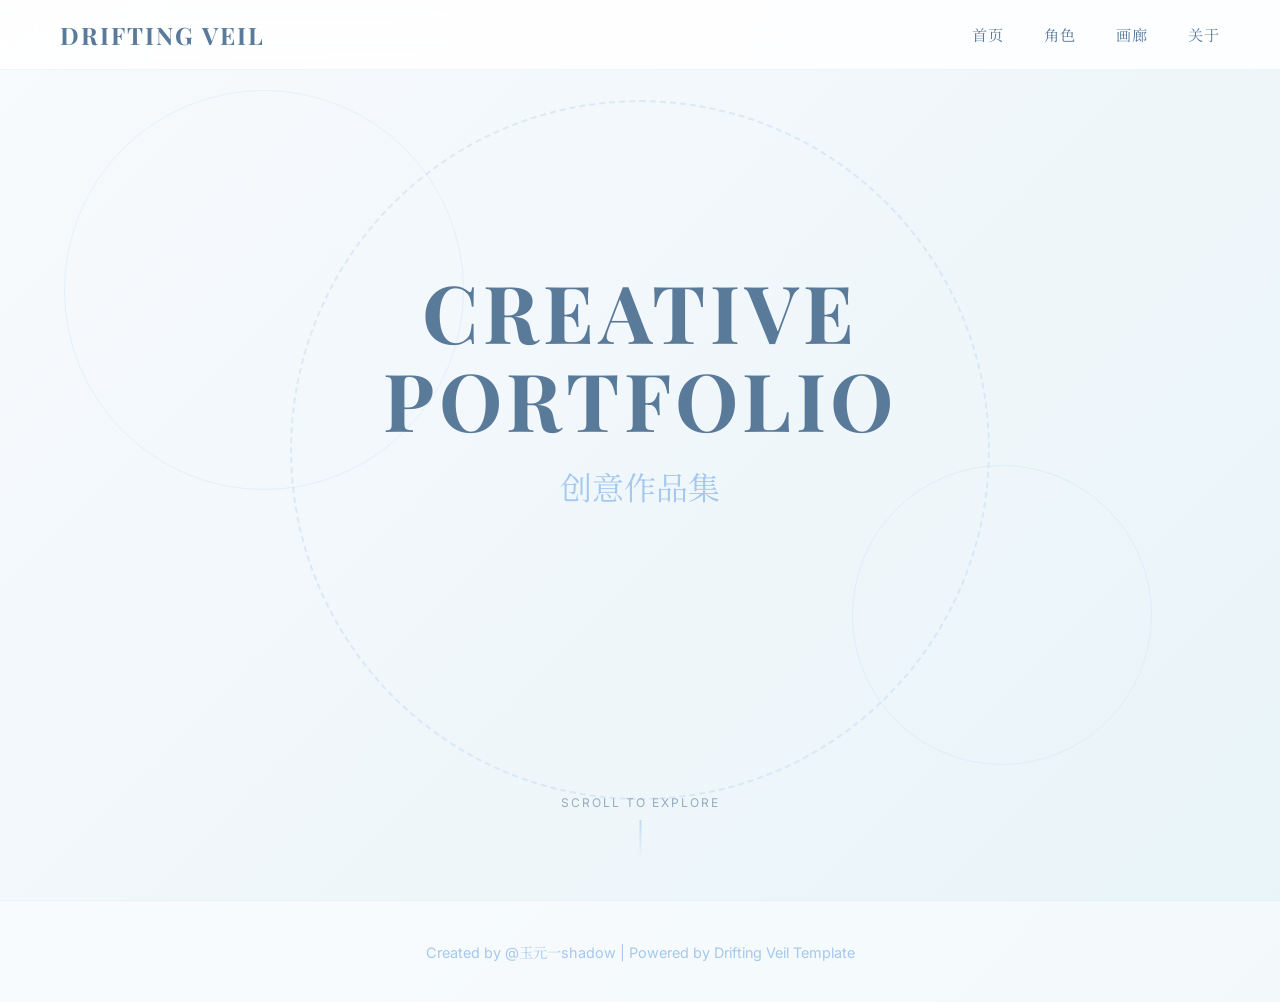
==== index.html @ 260c6a06 "Update index.html" ====
<!DOCTYPE html>
<html lang="zh-CN">
<head>
    <meta charset="UTF-8">
    <meta name="viewport" content="width=device-width, initial-scale=1.0">
    <title>Drifting Veil - 蓝色梦幻</title>
    
    <link rel="preconnect" href="https://fonts.googleapis.com">
    <link rel="preconnect" href="https://fonts.gstatic.com" crossorigin>
    <link href="https://fonts.googleapis.com/css2?family=Playfair+Display:ital,wght@0,400;0,700;1,400&family=Noto+Serif+SC:wght@400;700&family=Inter:wght@300;400;500&display=swap" rel="stylesheet">
    
    <script src="https://cdnjs.cloudflare.com/ajax/libs/gsap/3.12.2/gsap.min.js"></script>
    <script src="https://cdnjs.cloudflare.com/ajax/libs/gsap/3.12.2/ScrollTrigger.min.js"></script>

    <style>
        :root {
            --primary-blue: #A5C8ED;
            --secondary-blue: #D1E3F8;
            --bg-blue: #F8FAFD;
            --text-blue: #5A7A9A;
            --text-light: #7A9AB5;
        }

        * {
            margin: 0;
            padding: 0;
            box-sizing: border-box;
        }

        body {
            font-family: 'Inter', 'Noto Serif SC', sans-serif;
            background: linear-gradient(135deg, #F8FAFD 0%, #E8F4F8 100%);
            color: var(--text-blue);
            overflow-x: hidden;
        }

        /* ================= 开屏动画样式 ================= */
        .splash-wrapper {
            position: fixed;
            top: 0;
            left: 0;
            width: 100vw;
            height: 100vh;
            background: #FFFFFF;
            display: flex;
            align-items: center;
            justify-content: center;
            z-index: 9999;
            overflow: hidden;
        }

        .folder-icon {
            opacity: 0;
            transform: scale(0.8);
            animation: folderAppear 0.6s ease-out forwards;
        }

        @keyframes folderAppear {
            to {
                opacity: 1;
                transform: scale(1);
            }
        }

        .folder-icon svg {
            filter: drop-shadow(0 10px 30px rgba(165, 200, 237, 0.3));
        }

        .cursor-pointer {
            position: absolute;
            width: 24px;
            height: 24px;
            opacity: 0;
            transform: translate(-150px, -150px);
            animation: cursorMove 1.5s ease-in-out 0.8s forwards;
            filter: drop-shadow(0 2px 8px rgba(0, 0, 0, 0.15));
        }

        @keyframes cursorMove {
            0% {
                opacity: 0;
                transform: translate(-150px, -150px);
            }
            20% {
                opacity: 1;
            }
            60% {
                opacity: 1;
                transform: translate(0, 0);
            }
            70% {
                transform: translate(0, 0) scale(0.9);
            }
            80% {
                transform: translate(0, 0) scale(1);
            }
            100% {
                opacity: 0;
                transform: translate(0, 0);
            }
        }

        .splash-wrapper.expand .folder-icon {
            animation: folderExpand 0.8s ease-out forwards;
        }

        @keyframes folderExpand {
            0% {
                transform: scale(1);
                opacity: 1;
            }
            50% {
                transform: scale(1.5);
                opacity: 0.8;
            }
            100% {
                transform: scale(2);
                opacity: 0;
            }
        }

        .splash-wrapper.fade-out {
            animation: splashFadeOut 0.6s ease-out forwards;
        }

        @keyframes splashFadeOut {
            to {
                opacity: 0;
            }
        }

        /* ================= 主页面样式 ================= */
        .main-page {
            opacity: 0;
            transition: opacity 0.5s ease;
        }

        .main-page.show {
            opacity: 1;
        }

        /* 导航栏 */
        .navbar {
            position: fixed;
            top: 0;
            left: 0;
            right: 0;
            height: 70px;
            background: rgba(255, 255, 255, 0.85);
            backdrop-filter: blur(20px);
            -webkit-backdrop-filter: blur(20px);
            border-bottom: 1px solid rgba(165, 200, 237, 0.2);
            z-index: 1000;
            display: flex;
            align-items: center;
            justify-content: space-between;
            padding: 0 60px;
        }

        .logo {
            font-family: 'Playfair Display', serif;
            font-size: 1.5rem;
            font-weight: 700;
            color: var(--text-blue);
            letter-spacing: 2px;
        }

        .nav-links {
            display: flex;
            gap: 40px;
            list-style: none;
        }

        .nav-links a {
            text-decoration: none;
            color: var(--text-blue);
            font-size: 0.95rem;
            font-weight: 400;
            letter-spacing: 1px;
            transition: color 0.3s ease;
            position: relative;
        }

        .nav-links a::after {
            content: '';
            position: absolute;
            bottom: -5px;
            left: 0;
            width: 0;
            height: 2px;
            background: var(--primary-blue);
            transition: width 0.3s ease;
        }

        .nav-links a:hover {
            color: var(--primary-blue);
        }

        .nav-links a:hover::after {
            width: 100%;
        }

        /* 主英雄区 */
        .hero-section {
            position: relative;
            height: 100vh;
            display: flex;
            align-items: center;
            justify-content: center;
            overflow: hidden;
        }

        /* 背景图层 */
        .hero-background {
            position: absolute;
            top: 0;
            left: 0;
            width: 100%;
            height: 100%;
            z-index: 0;
        }

        .hero-background img {
            width: 100%;
            height: 100%;
            object-fit: cover;
            opacity: 0.15;
            filter: blur(2px);
        }

        /* 装饰背景 */
        .deco-background {
            position: absolute;
            top: 0;
            left: 0;
            width: 100%;
            height: 100%;
            z-index: 1;
            pointer-events: none;
        }

        .deco-circle {
            position: absolute;
            border-radius: 50%;
            border: 1px solid rgba(165, 200, 237, 0.2);
        }

        .circle-1 {
            width: 400px;
            height: 400px;
            top: 10%;
            left: 5%;
        }

        .circle-2 {
            width: 300px;
            height: 300px;
            bottom: 15%;
            right: 10%;
        }

        /* 中心内容 */
        .hero-content {
            position: relative;
            z-index: 10;
            text-align: center;
            max-width: 900px;
            padding: 0 40px;
        }

        .hero-title {
            font-family: 'Playfair Display', serif;
            font-size: 5rem;
            font-weight: 700;
            color: var(--text-blue);
            margin-bottom: 20px;
            letter-spacing: 5px;
            line-height: 1.1;
        }

        .hero-subtitle {
            font-family: 'Noto Serif SC', serif;
            font-size: 2rem;
            color: var(--primary-blue);
            margin-bottom: 60px;
            font-weight: 400;
        }

        /* 环绕标签系统 - 修复版 */
        .tags-orbit {
            position: absolute;
            top: 50%;
            left: 50%;
            width: 700px;
            height: 700px;
            margin-left: -350px;
            margin-top: -350px;
            z-index: 5;
            pointer-events: none;
        }

        .orbit-path {
            position: absolute;
            top: 0;
            left: 0;
            width: 100%;
            height: 100%;
            border: 2px dashed rgba(165, 200, 237, 0.3);
            border-radius: 50%;
            animation: rotate 80s linear infinite;
        }

        @keyframes rotate {
            from { transform: rotate(0deg); }
            to { transform: rotate(360deg); }
        }

        .tags-container {
            position: relative;
            width: 100%;
            height: 100%;
        }

        .tag-item {
            position: absolute;
            background: rgba(255, 255, 255, 0.95);
            backdrop-filter: blur(10px);
            -webkit-backdrop-filter: blur(10px);
            padding: 12px 24px;
            border-radius: 50px;
            font-size: 0.9rem;
            font-weight: 500;
            color: var(--text-blue);
            cursor: pointer;
            transition: all 0.4s ease;
            box-shadow: 0 5px 20px rgba(165, 200, 237, 0.2);
            white-space: nowrap;
            border: 1px solid rgba(165, 200, 237, 0.3);
            pointer-events: auto;
            transform: translate(-50%, -50%);
        }

        .tag-item:hover {
            background: linear-gradient(135deg, var(--primary-blue), var(--secondary-blue));
            color: white;
            transform: translate(-50%, -50%) scale(1.15);
            box-shadow: 0 10px 30px rgba(165, 200, 237, 0.4);
            z-index: 100;
        }

        .tag-item:hover .tag-full {
            opacity: 1;
            max-height: 100px;
            margin-top: 8px;
        }

        .tag-short {
            display: block;
            letter-spacing: 1px;
        }

        .tag-full {
            display: block;
            font-size: 0.75rem;
            opacity: 0;
            max-height: 0;
            overflow: hidden;
            transition: all 0.4s ease;
            margin-top: 0;
            font-weight: 400;
        }

        /* CTA 按钮 */
        .cta-button {
            display: inline-block;
            padding: 18px 50px;
            background: linear-gradient(135deg, var(--primary-blue) 0%, var(--secondary-blue) 100%);
            color: white;
            text-decoration: none;
            border-radius: 50px;
            font-size: 1.05rem;
            font-weight: 500;
            letter-spacing: 2px;
            transition: all 0.4s ease;
            box-shadow: 0 15px 35px rgba(165, 200, 237, 0.3);
            position: relative;
            overflow: hidden;
        }

        .cta-button::before {
            content: '';
            position: absolute;
            top: 0;
            left: -100%;
            width: 100%;
            height: 100%;
            background: linear-gradient(90deg, transparent, rgba(255,255,255,0.3), transparent);
            transition: left 0.5s ease;
        }

        .cta-button:hover::before {
            left: 100%;
        }

        .cta-button:hover {
            transform: translateY(-3px);
            box-shadow: 0 20px 45px rgba(165, 200, 237, 0.5);
        }

        /* 滚动提示 */
        .scroll-hint {
            position: absolute;
            bottom: 40px;
            left: 50%;
            transform: translateX(-50%);
            z-index: 10;
            text-align: center;
            opacity: 0.6;
        }

        .scroll-hint-text {
            font-size: 0.75rem;
            letter-spacing: 2px;
            color: var(--text-blue);
            margin-bottom: 10px;
        }

        .scroll-arrow {
            width: 2px;
            height: 40px;
            background: linear-gradient(to bottom, var(--primary-blue), transparent);
            margin: 0 auto;
            animation: scrollDown 2s ease-in-out infinite;
        }

        @keyframes scrollDown {
            0%, 100% { transform: translateY(0); opacity: 0.6; }
            50% { transform: translateY(10px); opacity: 1; }
        }

        /* 页脚 */
        footer {
            padding: 40px;
            text-align: center;
            color: var(--primary-blue);
            font-size: 0.9rem;
            border-top: 1px solid rgba(165, 200, 237, 0.2);
            background: rgba(255, 255, 255, 0.5);
        }

        /* 移动端适配 */
        @media (max-width: 768px) {
            .navbar {
                padding: 0 20px;
            }

            .nav-links {
                gap: 20px;
                font-size: 0.85rem;
            }

            .hero-title {
                font-size: 3rem;
            }

            .hero-subtitle {
                font-size: 1.5rem;
            }

            .tags-orbit {
                width: 500px;
                height: 500px;
                margin-left: -250px;
                margin-top: -250px;
            }

            .tag-item {
                font-size: 0.8rem;
                padding: 10px 18px;
            }
        }
    </style>
</head>
<body>
    <!-- ================= 开屏动画 ================= -->
    <div class="splash-wrapper" id="splashWrapper">
        <div class="folder-icon">
            <svg width="120" height="120" viewBox="0 0 120 120" fill="none">
                <path d="M20 30C20 25.5817 23.5817 22 28 22H48L56 30H92C96.4183 30 100 33.5817 100 38V90C100 94.4183 96.4183 98 92 98H28C23.5817 98 20 94.4183 20 90V30Z" 
                      fill="#A5C8ED" stroke="#A5C8ED" stroke-width="2"/>
            </svg>
        </div>
        
        <div class="cursor-pointer">
            <svg width="24" height="24" viewBox="0 0 24 24" fill="none">
                <path d="M3 3L10.07 19.97L12.58 12.58L19.97 10.07L3 3Z" 
                      fill="#5A7A9A" stroke="#5A7A9A" stroke-width="1.5"/>
            </svg>
        </div>
    </div>

    <!-- ================= 主页面 ================= -->
    <div class="main-page" id="mainPage">
        <nav class="navbar">
            <div class="logo">DRIFTING VEIL</div>
            <ul class="nav-links">
                <li><a href="index.html">首页</a></li>
                <li><a href="characters.html">角色</a></li>
                <li><a href="#gallery">画廊</a></li>
                <li><a href="#about">关于</a></li>
            </ul>
        </nav>

        <section class="hero-section">
            <div class="hero-background">
                <img src="" alt="Background" id="heroBackgroundImg" style="display: none;">
            </div>

            <div class="deco-background">
                <div class="deco-circle circle-1"></div>
                <div class="deco-circle circle-2"></div>
            </div>

            <div class="tags-orbit">
                <div class="orbit-path"></div>
                <div class="tags-container" id="tagsContainer"></div>
            </div>

            <div class="hero-content">
                <h1 class="hero-title" id="heroTitle">CREATIVE PORTFOLIO</h1>
                <h2 class="hero-subtitle" id="heroSubtitle">创意作品集</h2>
                <a href="characters.html" class="cta-button">探索角色</a>
            </div>

            <div class="scroll-hint">
                <div class="scroll-hint-text">SCROLL TO EXPLORE</div>
                <div class="scroll-arrow"></div>
            </div>
        </section>

        <footer>
            <p>Created by @玉元一shadow | Powered by Drifting Veil Template</p>
        </footer>
    </div>

    <script>
        window.PROFILE_DATA = {
            welcome: {
                line1: "CREATIVE PORTFOLIO",
                line2: "创意作品集"
            },
            heroBackground: "",
            tags: [
                { short: "UI/UX", full: "专注用户体验与界面美学设计" },
                { short: "插画", full: "手绘与数字插画创作" },
                { short: "角色设计", full: "原创角色概念与视觉开发" },
                { short: "动画", full: "2D/3D 动画制作与特效" },
                { short: "品牌设计", full: "视觉识别系统与品牌策略" },
                { short: "摄影", full: "商业摄影与艺术摄影" },
                { short: "平面设计", full: "海报、包装与印刷品设计" },
                { short: "网页开发", full: "前端开发与交互设计" }
            ]
        };
    </script>
    <script src="data/profile.js"></script>

    <script>
        const splashWrapper = document.getElementById('splashWrapper');
        const mainPage = document.getElementById('mainPage');

        setTimeout(() => splashWrapper.classList.add('expand'), 2300);
        setTimeout(() => splashWrapper.classList.add('fade-out'), 3100);
        setTimeout(() => {
            splashWrapper.remove();
            mainPage.classList.add('show');
            initMainPage();
        }, 3700);

        function initMainPage() {
            const profileData = window.PROFILE_DATA;
            
            document.getElementById('heroTitle').textContent = profileData.welcome.line1;
            document.getElementById('heroSubtitle').textContent = profileData.welcome.line2;
            
            const bgImg = document.getElementById('heroBackgroundImg');
            if (profileData.heroBackground) {
                bgImg.src = profileData.heroBackground;
                bgImg.style.display = 'block';
            }

            const tags = profileData.tags;
            const tagsContainer = document.getElementById('tagsContainer');
            const orbitRadius = 350;

            tags.forEach((tag, index) => {
                const tagElement = document.createElement('div');
                tagElement.className = 'tag-item';
                
                const angle = (index / tags.length) * Math.PI * 2 - Math.PI / 2;
                const x = 350 + Math.cos(angle) * orbitRadius;
                const y = 350 + Math.sin(angle) * orbitRadius;
                
                tagElement.style.left = x + 'px';
                tagElement.style.top = y + 'px';
                
                tagElement.innerHTML = `
                    <span class="tag-short">${tag.short}</span>
                    <span class="tag-full">${tag.full}</span>
                `;
                
                tagsContainer.appendChild(tagElement);
            });

            document.addEventListener('mousemove', (e) => {
                const xNormal = (e.clientX / window.innerWidth) - 0.5;
                const yNormal = (e.clientY / window.innerHeight) - 0.5;
                
                gsap.to('.hero-title', {
                    x: xNormal * 30,
                    y: yNormal * 30,
                    duration: 1,
                    ease: "power2.out"
                });
                
                gsap.to('.hero-subtitle', {
                    x: xNormal * 20,
                    y: yNormal * 20,
                    duration: 1.2,
                    ease: "power2.out"
                });
                
                gsap.to('.tags-orbit', {
                    x: xNormal * -15,
                    y: yNormal * -15,
                    duration: 1.5,
                    ease: "power2.out"
                });
            });

            gsap.from('.hero-title', {
                opacity: 0,
                y: -50,
                duration: 1.2,
                ease: "power3.out",
                delay: 0.3
            });
            
            gsap.from('.hero-subtitle', {
                opacity: 0,
                y: -30,
                duration: 1.2,
                ease: "power3.out",
                delay: 0.6
            });
            
            gsap.from('.cta-button', {
                opacity: 0,
                scale: 0.8,
                duration: 0.8,
                ease: "back.out(1.7)",
                delay: 0.9
            });
            
            gsap.from('.tag-item', {
                opacity: 0,
                scale: 0,
                duration: 0.6,
                stagger: 0.1,
                ease: "back.out(1.7)",
                delay: 1.2
            });
        }
    </script>
</body>
</html>
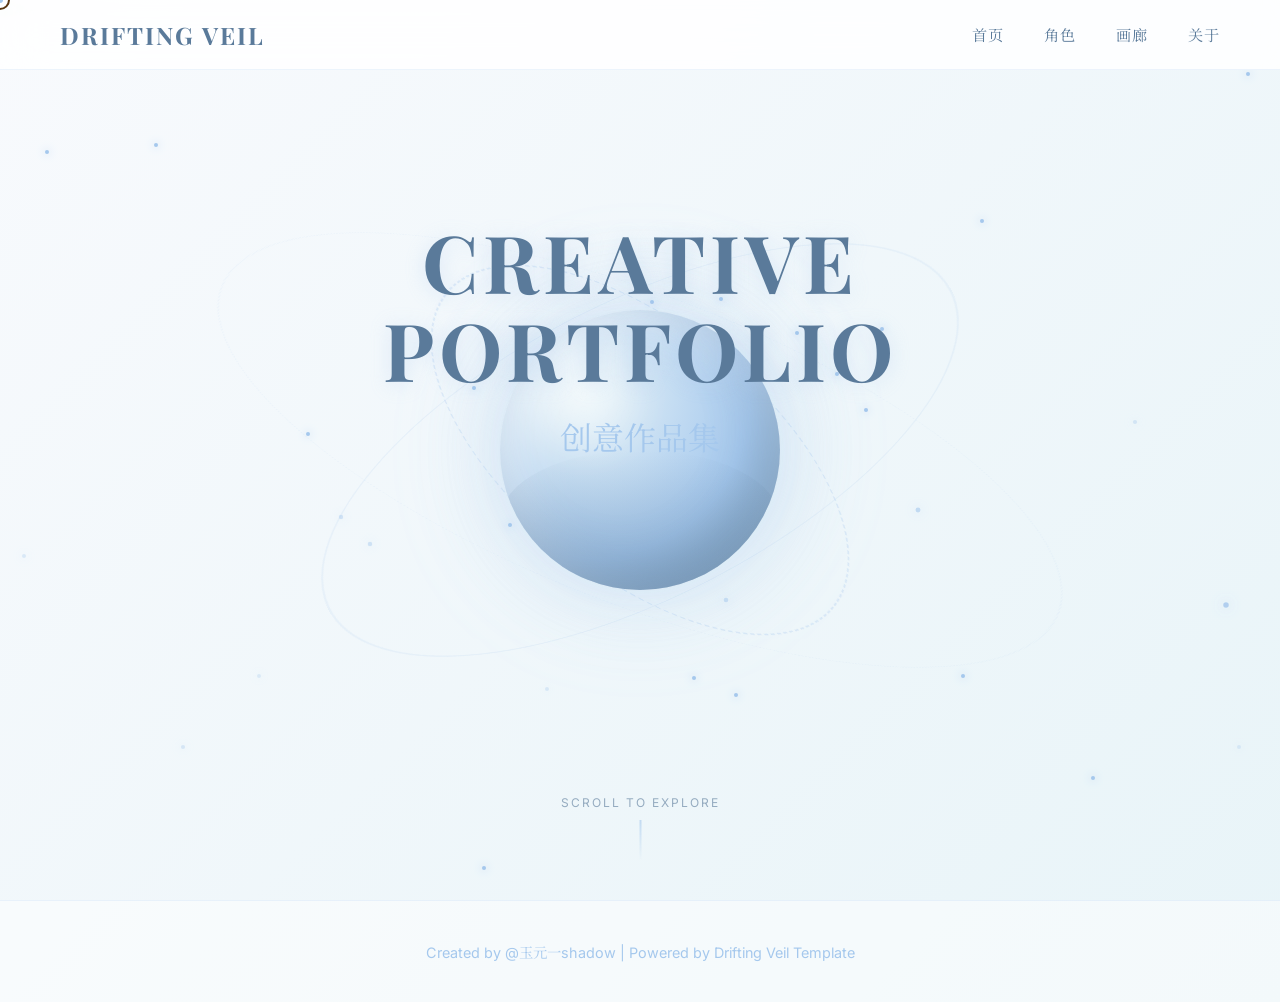
==== commit 81063865: "Update index.html" ====
--- a/index.html
+++ b/index.html
@@ -32,6 +32,35 @@
             background: linear-gradient(135deg, #F8FAFD 0%, #E8F4F8 100%);
             color: var(--text-blue);
             overflow-x: hidden;
+            cursor: none;
+        }
+
+        /* ================= 自定义光标 ================= */
+        .custom-cursor {
+            position: fixed;
+            width: 20px;
+            height: 20px;
+            border: 2px solid var(--primary-blue);
+            border-radius: 50%;
+            pointer-events: none;
+            z-index: 10000;
+            transition: transform 0.15s ease;
+            mix-blend-mode: difference;
+        }
+
+        .cursor-dot {
+            position: fixed;
+            width: 6px;
+            height: 6px;
+            background: var(--primary-blue);
+            border-radius: 50%;
+            pointer-events: none;
+            z-index: 10001;
+        }
+
+        .custom-cursor.hover {
+            transform: scale(2);
+            background: rgba(165, 200, 237, 0.1);
         }
 
         /* ================= 开屏动画样式 ================= */
@@ -228,8 +257,8 @@
             filter: blur(2px);
         }
 
-        /* 装饰背景 */
-        .deco-background {
+        /* 漂浮星星 */
+        .stars-container {
             position: absolute;
             top: 0;
             left: 0;
@@ -239,54 +268,139 @@
             pointer-events: none;
         }
 
-        .deco-circle {
-            position: absolute;
+        .star {
+            position: absolute;
+            width: 4px;
+            height: 4px;
+            background: var(--primary-blue);
             border-radius: 50%;
-            border: 1px solid rgba(165, 200, 237, 0.2);
-        }
-
-        .circle-1 {
-            width: 400px;
-            height: 400px;
+            box-shadow: 0 0 10px var(--primary-blue);
+            animation: twinkle 3s ease-in-out infinite;
+        }
+
+        @keyframes twinkle {
+            0%, 100% { opacity: 0.3; transform: scale(1); }
+            50% { opacity: 1; transform: scale(1.5); }
+        }
+
+        /* 中心圆球（行星） */
+        .center-planet {
+            position: absolute;
+            top: 50%;
+            left: 50%;
+            width: 280px;
+            height: 280px;
+            margin-left: -140px;
+            margin-top: -140px;
+            z-index: 5;
+            transform-style: preserve-3d;
+            perspective: 1000px;
+        }
+
+        .planet-sphere {
+            width: 100%;
+            height: 100%;
+            border-radius: 50%;
+            background: radial-gradient(circle at 30% 30%, #E8F4F8, #A5C8ED 60%, #7A9AB5);
+            box-shadow: 
+                inset -20px -20px 50px rgba(90, 122, 154, 0.3),
+                inset 20px 20px 50px rgba(255, 255, 255, 0.5),
+                0 0 80px rgba(165, 200, 237, 0.4),
+                0 0 120px rgba(165, 200, 237, 0.2);
+            position: relative;
+            overflow: hidden;
+            animation: planetRotate 20s linear infinite;
+        }
+
+        @keyframes planetRotate {
+            from { transform: rotate(0deg); }
+            to { transform: rotate(360deg); }
+        }
+
+        .planet-sphere::before {
+            content: '';
+            position: absolute;
             top: 10%;
-            left: 5%;
-        }
-
-        .circle-2 {
-            width: 300px;
-            height: 300px;
-            bottom: 15%;
-            right: 10%;
-        }
-
-        /* 中心内容 */
-        .hero-content {
-            position: relative;
-            z-index: 10;
-            text-align: center;
-            max-width: 900px;
-            padding: 0 40px;
-        }
-
-        .hero-title {
-            font-family: 'Playfair Display', serif;
-            font-size: 5rem;
-            font-weight: 700;
-            color: var(--text-blue);
-            margin-bottom: 20px;
-            letter-spacing: 5px;
-            line-height: 1.1;
-        }
-
-        .hero-subtitle {
-            font-family: 'Noto Serif SC', serif;
-            font-size: 2rem;
-            color: var(--primary-blue);
-            margin-bottom: 60px;
-            font-weight: 400;
-        }
-
-        /* 环绕标签系统 - 修复版 */
+            left: 10%;
+            width: 40%;
+            height: 40%;
+            background: radial-gradient(circle, rgba(255, 255, 255, 0.6), transparent);
+            border-radius: 50%;
+            filter: blur(20px);
+        }
+
+        .planet-sphere::after {
+            content: '';
+            position: absolute;
+            bottom: 0;
+            left: 0;
+            width: 100%;
+            height: 50%;
+            background: linear-gradient(to top, rgba(90, 122, 154, 0.3), transparent);
+            border-radius: 50%;
+        }
+
+        /* 行星环系统 */
+        .orbit-system {
+            position: absolute;
+            top: 50%;
+            left: 50%;
+            z-index: 4;
+            pointer-events: none;
+        }
+
+        .orbit-ring {
+            position: absolute;
+            border: 2px solid rgba(165, 200, 237, 0.3);
+            border-radius: 50%;
+            transform-style: preserve-3d;
+        }
+
+        .orbit-ring-1 {
+            width: 500px;
+            height: 500px;
+            margin-left: -250px;
+            margin-top: -250px;
+            animation: orbitRotate1 40s linear infinite;
+            border-style: dashed;
+        }
+
+        .orbit-ring-2 {
+            width: 700px;
+            height: 700px;
+            margin-left: -350px;
+            margin-top: -350px;
+            animation: orbitRotate2 60s linear infinite reverse;
+            border-style: solid;
+            opacity: 0.5;
+        }
+
+        .orbit-ring-3 {
+            width: 900px;
+            height: 900px;
+            margin-left: -450px;
+            margin-top: -450px;
+            animation: orbitRotate3 80s linear infinite;
+            border-style: dotted;
+            opacity: 0.3;
+        }
+
+        @keyframes orbitRotate1 {
+            from { transform: rotate(0deg) rotateX(60deg); }
+            to { transform: rotate(360deg) rotateX(60deg); }
+        }
+
+        @keyframes orbitRotate2 {
+            from { transform: rotate(0deg) rotateX(65deg); }
+            to { transform: rotate(360deg) rotateX(65deg); }
+        }
+
+        @keyframes orbitRotate3 {
+            from { transform: rotate(0deg) rotateX(70deg); }
+            to { transform: rotate(360deg) rotateX(70deg); }
+        }
+
+        /* 环绕标签系统 */
         .tags-orbit {
             position: absolute;
             top: 50%;
@@ -295,24 +409,8 @@
             height: 700px;
             margin-left: -350px;
             margin-top: -350px;
-            z-index: 5;
+            z-index: 6;
             pointer-events: none;
-        }
-
-        .orbit-path {
-            position: absolute;
-            top: 0;
-            left: 0;
-            width: 100%;
-            height: 100%;
-            border: 2px dashed rgba(165, 200, 237, 0.3);
-            border-radius: 50%;
-            animation: rotate 80s linear infinite;
-        }
-
-        @keyframes rotate {
-            from { transform: rotate(0deg); }
-            to { transform: rotate(360deg); }
         }
 
         .tags-container {
@@ -332,7 +430,7 @@
             font-weight: 500;
             color: var(--text-blue);
             cursor: pointer;
-            transition: all 0.4s ease;
+            transition: all 0.4s cubic-bezier(0.34, 1.56, 0.64, 1);
             box-shadow: 0 5px 20px rgba(165, 200, 237, 0.2);
             white-space: nowrap;
             border: 1px solid rgba(165, 200, 237, 0.3);
@@ -343,8 +441,8 @@
         .tag-item:hover {
             background: linear-gradient(135deg, var(--primary-blue), var(--secondary-blue));
             color: white;
-            transform: translate(-50%, -50%) scale(1.15);
-            box-shadow: 0 10px 30px rgba(165, 200, 237, 0.4);
+            transform: translate(-50%, -50%) scale(1.2) translateY(-5px);
+            box-shadow: 0 15px 40px rgba(165, 200, 237, 0.5);
             z-index: 100;
         }
 
@@ -367,6 +465,35 @@
             overflow: hidden;
             transition: all 0.4s ease;
             margin-top: 0;
+            font-weight: 400;
+        }
+
+        /* 标题区域 */
+        .hero-content {
+            position: relative;
+            z-index: 10;
+            text-align: center;
+            max-width: 900px;
+            padding: 0 40px;
+            margin-top: -100px;
+        }
+
+        .hero-title {
+            font-family: 'Playfair Display', serif;
+            font-size: 5rem;
+            font-weight: 700;
+            color: var(--text-blue);
+            margin-bottom: 20px;
+            letter-spacing: 5px;
+            line-height: 1.1;
+            text-shadow: 0 2px 20px rgba(165, 200, 237, 0.3);
+        }
+
+        .hero-subtitle {
+            font-family: 'Noto Serif SC', serif;
+            font-size: 2rem;
+            color: var(--primary-blue);
+            margin-bottom: 60px;
             font-weight: 400;
         }
 
@@ -450,6 +577,14 @@
 
         /* 移动端适配 */
         @media (max-width: 768px) {
+            body {
+                cursor: auto;
+            }
+
+            .custom-cursor, .cursor-dot {
+                display: none;
+            }
+
             .navbar {
                 padding: 0 20px;
             }
@@ -465,6 +600,13 @@
 
             .hero-subtitle {
                 font-size: 1.5rem;
+            }
+
+            .center-planet {
+                width: 200px;
+                height: 200px;
+                margin-left: -100px;
+                margin-top: -100px;
             }
 
             .tags-orbit {
@@ -474,6 +616,24 @@
                 margin-top: -250px;
             }
 
+            .orbit-ring-1 {
+                width: 350px;
+                height: 350px;
+                margin-left: -175px;
+                margin-top: -175px;
+            }
+
+            .orbit-ring-2 {
+                width: 500px;
+                height: 500px;
+                margin-left: -250px;
+                margin-top: -250px;
+            }
+
+            .orbit-ring-3 {
+                display: none;
+            }
+
             .tag-item {
                 font-size: 0.8rem;
                 padding: 10px 18px;
@@ -482,6 +642,10 @@
     </style>
 </head>
 <body>
+    <!-- 自定义光标 -->
+    <div class="custom-cursor"></div>
+    <div class="cursor-dot"></div>
+
     <!-- ================= 开屏动画 ================= -->
     <div class="splash-wrapper" id="splashWrapper">
         <div class="folder-icon">
@@ -506,32 +670,45 @@
             <ul class="nav-links">
                 <li><a href="index.html">首页</a></li>
                 <li><a href="characters.html">角色</a></li>
-                <li><a href="#gallery">画廊</a></li>
-                <li><a href="#about">关于</a></li>
+                <li><a href="gallery.html">画廊</a></li>
+                <li><a href="about.html">关于</a></li>
             </ul>
         </nav>
 
         <section class="hero-section">
+            <!-- 背景图 -->
             <div class="hero-background">
                 <img src="" alt="Background" id="heroBackgroundImg" style="display: none;">
             </div>
 
-            <div class="deco-background">
-                <div class="deco-circle circle-1"></div>
-                <div class="deco-circle circle-2"></div>
+            <!-- 漂浮星星 -->
+            <div class="stars-container" id="starsContainer"></div>
+
+            <!-- 中心行星 -->
+            <div class="center-planet" id="centerPlanet">
+                <div class="planet-sphere"></div>
             </div>
 
+            <!-- 行星环 -->
+            <div class="orbit-system">
+                <div class="orbit-ring orbit-ring-1"></div>
+                <div class="orbit-ring orbit-ring-2"></div>
+                <div class="orbit-ring orbit-ring-3"></div>
+            </div>
+
+            <!-- 环绕标签 -->
             <div class="tags-orbit">
-                <div class="orbit-path"></div>
                 <div class="tags-container" id="tagsContainer"></div>
             </div>
 
+            <!-- 标题内容 -->
             <div class="hero-content">
                 <h1 class="hero-title" id="heroTitle">CREATIVE PORTFOLIO</h1>
                 <h2 class="hero-subtitle" id="heroSubtitle">创意作品集</h2>
                 <a href="characters.html" class="cta-button">探索角色</a>
             </div>
 
+            <!-- 滚动提示 -->
             <div class="scroll-hint">
                 <div class="scroll-hint-text">SCROLL TO EXPLORE</div>
                 <div class="scroll-arrow"></div>
@@ -543,28 +720,45 @@
         </footer>
     </div>
 
+    <!-- 数据文件 -->
+    <script src="data/profile.js"></script>
+
     <script>
-        window.PROFILE_DATA = {
-            welcome: {
-                line1: "CREATIVE PORTFOLIO",
-                line2: "创意作品集"
-            },
-            heroBackground: "",
-            tags: [
-                { short: "UI/UX", full: "专注用户体验与界面美学设计" },
-                { short: "插画", full: "手绘与数字插画创作" },
-                { short: "角色设计", full: "原创角色概念与视觉开发" },
-                { short: "动画", full: "2D/3D 动画制作与特效" },
-                { short: "品牌设计", full: "视觉识别系统与品牌策略" },
-                { short: "摄影", full: "商业摄影与艺术摄影" },
-                { short: "平面设计", full: "海报、包装与印刷品设计" },
-                { short: "网页开发", full: "前端开发与交互设计" }
-            ]
-        };
-    </script>
-    <script src="data/profile.js"></script>
-
-    <script>
+        // ================= 自定义光标 =================
+        const cursor = document.querySelector('.custom-cursor');
+        const cursorDot = document.querySelector('.cursor-dot');
+        
+        let mouseX = 0, mouseY = 0;
+        let cursorX = 0, cursorY = 0;
+        let dotX = 0, dotY = 0;
+
+        document.addEventListener('mousemove', (e) => {
+            mouseX = e.clientX;
+            mouseY = e.clientY;
+        });
+
+        function animateCursor() {
+            // 光标圈跟随（带延迟）
+            cursorX += (mouseX - cursorX) * 0.15;
+            cursorY += (mouseY - cursorY) * 0.15;
+            cursor.style.transform = `translate(${cursorX - 10}px, ${cursorY - 10}px)`;
+
+            // 光标点跟随（更快）
+            dotX += (mouseX - dotX) * 0.25;
+            dotY += (mouseY - dotY) * 0.25;
+            cursorDot.style.transform = `translate(${dotX - 3}px, ${dotY - 3}px)`;
+
+            requestAnimationFrame(animateCursor);
+        }
+        animateCursor();
+
+        // 悬停效果
+        document.querySelectorAll('a, .tag-item, .cta-button').forEach(el => {
+            el.addEventListener('mouseenter', () => cursor.classList.add('hover'));
+            el.addEventListener('mouseleave', () => cursor.classList.remove('hover'));
+        });
+
+        // ================= 开屏动画 =================
         const splashWrapper = document.getElementById('splashWrapper');
         const mainPage = document.getElementById('mainPage');
 
@@ -576,19 +770,56 @@
             initMainPage();
         }, 3700);
 
+        // ================= 主页面初始化 =================
         function initMainPage() {
-            const profileData = window.PROFILE_DATA;
+            const profileData = window.PROFILE_DATA || {
+                welcome: { line1: "CREATIVE PORTFOLIO", line2: "创意作品集" },
+                heroBackground: "",
+                tags: []
+            };
             
+            // 设置标题
             document.getElementById('heroTitle').textContent = profileData.welcome.line1;
             document.getElementById('heroSubtitle').textContent = profileData.welcome.line2;
             
+            // 设置背景图
             const bgImg = document.getElementById('heroBackgroundImg');
             if (profileData.heroBackground) {
                 bgImg.src = profileData.heroBackground;
                 bgImg.style.display = 'block';
             }
 
-            const tags = profileData.tags;
+            // 生成星星
+            createStars();
+
+            // 渲染标签
+            renderTags(profileData.tags);
+
+            // 鼠标视差效果
+            initParallax();
+
+            // GSAP 入场动画
+            initAnimations();
+        }
+
+        // ================= 生成星星 =================
+        function createStars() {
+            const container = document.getElementById('starsContainer');
+            const starCount = 30;
+
+            for (let i = 0; i < starCount; i++) {
+                const star = document.createElement('div');
+                star.className = 'star';
+                star.style.left = Math.random() * 100 + '%';
+                star.style.top = Math.random() * 100 + '%';
+                star.style.animationDelay = Math.random() * 3 + 's';
+                star.style.animationDuration = (2 + Math.random() * 3) + 's';
+                container.appendChild(star);
+            }
+        }
+
+        // ================= 渲染标签 =================
+        function renderTags(tags) {
             const tagsContainer = document.getElementById('tagsContainer');
             const orbitRadius = 350;
 
@@ -609,12 +840,34 @@
                 `;
                 
                 tagsContainer.appendChild(tagElement);
+
+                // 添加悬停效果
+                tagElement.addEventListener('mouseenter', () => {
+                    cursor.classList.add('hover');
+                });
+                tagElement.addEventListener('mouseleave', () => {
+                    cursor.classList.remove('hover');
+                });
             });
-
+        }
+
+        // ================= 鼠标视差效果 =================
+        function initParallax() {
+            const planet = document.getElementById('centerPlanet');
+            
             document.addEventListener('mousemove', (e) => {
                 const xNormal = (e.clientX / window.innerWidth) - 0.5;
                 const yNormal = (e.clientY / window.innerHeight) - 0.5;
                 
+                // 行星 3D 旋转
+                gsap.to(planet, {
+                    rotationY: xNormal * 30,
+                    rotationX: -yNormal * 30,
+                    duration: 1,
+                    ease: "power2.out"
+                });
+
+                // 标题视差
                 gsap.to('.hero-title', {
                     x: xNormal * 30,
                     y: yNormal * 30,
@@ -629,14 +882,28 @@
                     ease: "power2.out"
                 });
                 
+                // 标签轨道视差
                 gsap.to('.tags-orbit', {
                     x: xNormal * -15,
                     y: yNormal * -15,
                     duration: 1.5,
                     ease: "power2.out"
                 });
+
+                // 星星视差
+                gsap.to('.star', {
+                    x: xNormal * 20,
+                    y: yNormal * 20,
+                    duration: 2,
+                    ease: "power1.out",
+                    stagger: 0.02
+                });
             });
-
+        }
+
+                // ================= GSAP 入场动画 =================
+        function initAnimations() {
+            // 标题入场
             gsap.from('.hero-title', {
                 opacity: 0,
                 y: -50,
@@ -653,6 +920,7 @@
                 delay: 0.6
             });
             
+            // 按钮入场
             gsap.from('.cta-button', {
                 opacity: 0,
                 scale: 0.8,
@@ -661,14 +929,52 @@
                 delay: 0.9
             });
             
+            // 行星入场
+            gsap.from('.center-planet', {
+                opacity: 0,
+                scale: 0.5,
+                duration: 1.5,
+                ease: "elastic.out(1, 0.5)",
+                delay: 0.4
+            });
+
+            // 行星环入场
+            gsap.from('.orbit-ring', {
+                opacity: 0,
+                scale: 0.8,
+                duration: 1.2,
+                stagger: 0.2,
+                ease: "power2.out",
+                delay: 0.7
+            });
+            
+            // 标签入场
             gsap.from('.tag-item', {
                 opacity: 0,
                 scale: 0,
                 duration: 0.6,
-                stagger: 0.1,
+                stagger: 0.08,
                 ease: "back.out(1.7)",
                 delay: 1.2
             });
+
+            // 星星入场
+            gsap.from('.star', {
+                opacity: 0,
+                scale: 0,
+                duration: 1,
+                stagger: 0.05,
+                ease: "power2.out",
+                delay: 1
+            });
+
+            // 滚动提示
+            gsap.from('.scroll-hint', {
+                opacity: 0,
+                y: -20,
+                duration: 1,
+                delay: 1.8
+            });
         }
     </script>
 </body>
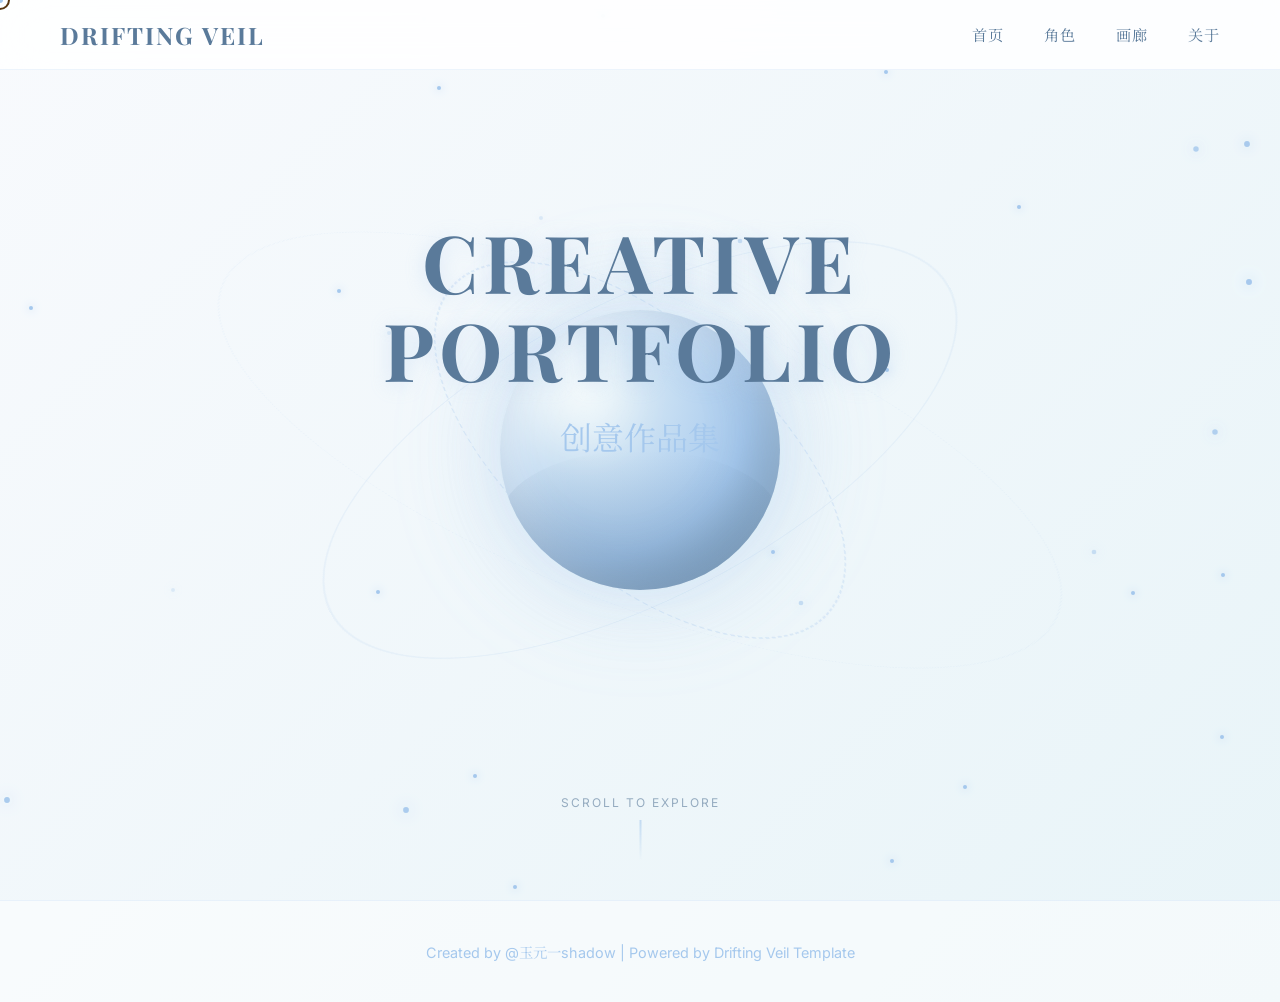
==== commit c6303f51: "Update index.html" ====
--- a/index.html
+++ b/index.html
@@ -400,7 +400,7 @@
             to { transform: rotate(360deg) rotateX(70deg); }
         }
 
-        /* 环绕标签系统 */
+        /* 环绕标签系统 - 修复版 */
         .tags-orbit {
             position: absolute;
             top: 50%;
@@ -410,7 +410,7 @@
             margin-left: -350px;
             margin-top: -350px;
             z-index: 6;
-            pointer-events: none;
+            pointer-events: none; /* 容器不接收事件 */
         }
 
         .tags-container {
@@ -434,8 +434,12 @@
             box-shadow: 0 5px 20px rgba(165, 200, 237, 0.2);
             white-space: nowrap;
             border: 1px solid rgba(165, 200, 237, 0.3);
-            pointer-events: auto;
+            pointer-events: auto; /* 标签本身接收事件 */
             transform: translate(-50%, -50%);
+            /* 移除可能导致消失的动画 */
+            animation: none !important;
+            opacity: 1 !important;
+            visibility: visible !important;
         }
 
         .tag-item:hover {
@@ -753,7 +757,7 @@
         animateCursor();
 
         // 悬停效果
-        document.querySelectorAll('a, .tag-item, .cta-button').forEach(el => {
+        document.querySelectorAll('a, .cta-button').forEach(el => {
             el.addEventListener('mouseenter', () => cursor.classList.add('hover'));
             el.addEventListener('mouseleave', () => cursor.classList.remove('hover'));
         });
@@ -782,11 +786,15 @@
             document.getElementById('heroTitle').textContent = profileData.welcome.line1;
             document.getElementById('heroSubtitle').textContent = profileData.welcome.line2;
             
-            // 设置背景图
+            // 设置背景图（支持 URL）
             const bgImg = document.getElementById('heroBackgroundImg');
-            if (profileData.heroBackground) {
+            if (profileData.heroBackground && profileData.heroBackground.trim() !== "") {
                 bgImg.src = profileData.heroBackground;
                 bgImg.style.display = 'block';
+                bgImg.onerror = () => {
+                    console.warn('背景图加载失败:', profileData.heroBackground);
+                    bgImg.style.display = 'none';
+                };
             }
 
             // 生成星星
@@ -818,15 +826,23 @@
             }
         }
 
-        // ================= 渲染标签 =================
+        // ================= 渲染标签 - 修复版 =================
         function renderTags(tags) {
             const tagsContainer = document.getElementById('tagsContainer');
+            tagsContainer.innerHTML = ''; // 清空
+            
+            if (!tags || tags.length === 0) {
+                console.warn('没有标签数据');
+                return;
+            }
+
             const orbitRadius = 350;
 
             tags.forEach((tag, index) => {
                 const tagElement = document.createElement('div');
                 tagElement.className = 'tag-item';
                 
+                // 计算位置
                 const angle = (index / tags.length) * Math.PI * 2 - Math.PI / 2;
                 const x = 350 + Math.cos(angle) * orbitRadius;
                 const y = 350 + Math.sin(angle) * orbitRadius;
@@ -834,14 +850,16 @@
                 tagElement.style.left = x + 'px';
                 tagElement.style.top = y + 'px';
                 
+                // 设置内容
                 tagElement.innerHTML = `
                     <span class="tag-short">${tag.short}</span>
                     <span class="tag-full">${tag.full}</span>
                 `;
                 
+                // 添加到容器
                 tagsContainer.appendChild(tagElement);
 
-                // 添加悬停效果
+                // 悬停效果
                 tagElement.addEventListener('mouseenter', () => {
                     cursor.classList.add('hover');
                 });
@@ -849,6 +867,8 @@
                     cursor.classList.remove('hover');
                 });
             });
+
+            console.log(`✅ 已渲染 ${tags.length} 个标签`);
         }
 
         // ================= 鼠标视差效果 =================
@@ -860,49 +880,56 @@
                 const yNormal = (e.clientY / window.innerHeight) - 0.5;
                 
                 // 行星 3D 旋转
-                gsap.to(planet, {
-                    rotationY: xNormal * 30,
-                    rotationX: -yNormal * 30,
-                    duration: 1,
-                    ease: "power2.out"
-                });
-
-                // 标题视差
-                gsap.to('.hero-title', {
-                    x: xNormal * 30,
-                    y: yNormal * 30,
-                    duration: 1,
-                    ease: "power2.out"
-                });
-                
-                gsap.to('.hero-subtitle', {
-                    x: xNormal * 20,
-                    y: yNormal * 20,
-                    duration: 1.2,
-                    ease: "power2.out"
-                });
-                
-                // 标签轨道视差
-                gsap.to('.tags-orbit', {
-                    x: xNormal * -15,
-                    y: yNormal * -15,
-                    duration: 1.5,
-                    ease: "power2.out"
-                });
-
-                // 星星视差
-                gsap.to('.star', {
-                    x: xNormal * 20,
-                    y: yNormal * 20,
-                    duration: 2,
-                    ease: "power1.out",
-                    stagger: 0.02
-                });
+                if (typeof gsap !== 'undefined') {
+                    gsap.to(planet, {
+                        rotationY: xNormal * 30,
+                        rotationX: -yNormal * 30,
+                        duration: 1,
+                        ease: "power2.out"
+                    });
+
+                    // 标题视差
+                    gsap.to('.hero-title', {
+                        x: xNormal * 30,
+                        y: yNormal * 30,
+                        duration: 1,
+                        ease: "power2.out"
+                    });
+                    
+                    gsap.to('.hero-subtitle', {
+                                                x: xNormal * 20,
+                        y: yNormal * 20,
+                        duration: 1.2,
+                        ease: "power2.out"
+                    });
+                    
+                    // 标签轨道视差
+                    gsap.to('.tags-orbit', {
+                        x: xNormal * -15,
+                        y: yNormal * -15,
+                        duration: 1.5,
+                        ease: "power2.out"
+                    });
+
+                    // 星星视差
+                    gsap.to('.star', {
+                        x: xNormal * 20,
+                        y: yNormal * 20,
+                        duration: 2,
+                        ease: "power1.out",
+                        stagger: 0.02
+                    });
+                }
             });
         }
 
-                // ================= GSAP 入场动画 =================
+        // ================= GSAP 入场动画 - 修复版 =================
         function initAnimations() {
+            if (typeof gsap === 'undefined') {
+                console.warn('GSAP 未加载');
+                return;
+            }
+
             // 标题入场
             gsap.from('.hero-title', {
                 opacity: 0,
@@ -948,14 +975,20 @@
                 delay: 0.7
             });
             
-            // 标签入场
+            // 标签入场 - 修复：不要设置 opacity 为 0，只做位移动画
             gsap.from('.tag-item', {
-                opacity: 0,
                 scale: 0,
                 duration: 0.6,
                 stagger: 0.08,
                 ease: "back.out(1.7)",
-                delay: 1.2
+                delay: 1.2,
+                onComplete: () => {
+                    // 确保动画完成后标签可见
+                    document.querySelectorAll('.tag-item').forEach(tag => {
+                        tag.style.opacity = '1';
+                        tag.style.visibility = 'visible';
+                    });
+                }
             });
 
             // 星星入场
@@ -983,3 +1016,4 @@
 
 
 
+
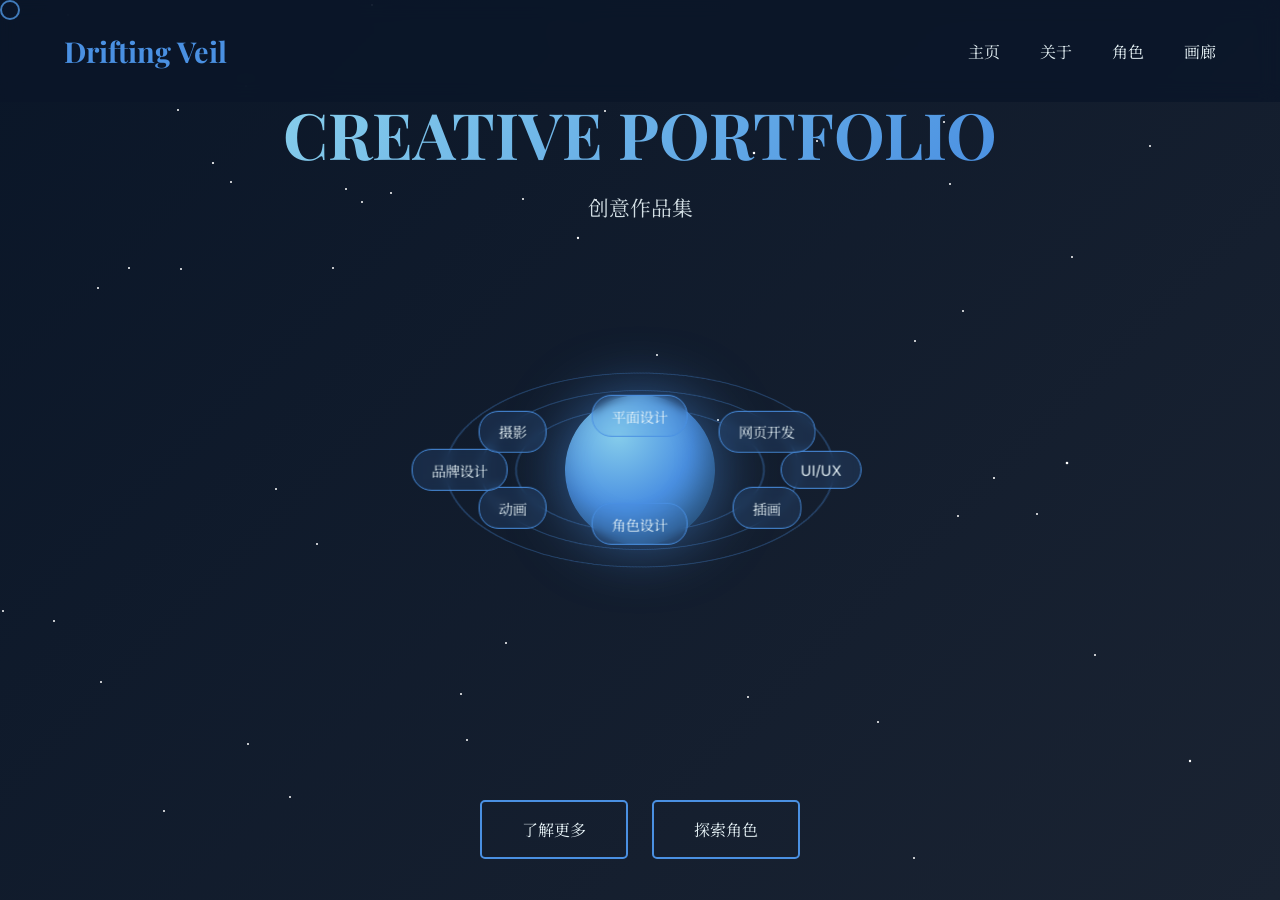
==== commit b78164ac: "Update index.html" ====
--- a/index.html
+++ b/index.html
@@ -3,279 +3,242 @@
 <head>
     <meta charset="UTF-8">
     <meta name="viewport" content="width=device-width, initial-scale=1.0">
-    <title>Drifting Veil - 蓝色梦幻</title>
-    
+    <title>Drifting Veil - 主页</title>
     <link rel="preconnect" href="https://fonts.googleapis.com">
     <link rel="preconnect" href="https://fonts.gstatic.com" crossorigin>
-    <link href="https://fonts.googleapis.com/css2?family=Playfair+Display:ital,wght@0,400;0,700;1,400&family=Noto+Serif+SC:wght@400;700&family=Inter:wght@300;400;500&display=swap" rel="stylesheet">
-    
-    <script src="https://cdnjs.cloudflare.com/ajax/libs/gsap/3.12.2/gsap.min.js"></script>
-    <script src="https://cdnjs.cloudflare.com/ajax/libs/gsap/3.12.2/ScrollTrigger.min.js"></script>
-
+    <link href="https://fonts.googleapis.com/css2?family=Playfair+Display:wght@400;700&family=Noto+Serif+SC:wght@400;700&family=Inter:wght@300;400;600&display=swap" rel="stylesheet">
     <style>
-        :root {
-            --primary-blue: #A5C8ED;
-            --secondary-blue: #D1E3F8;
-            --bg-blue: #F8FAFD;
-            --text-blue: #5A7A9A;
-            --text-light: #7A9AB5;
-        }
-
         * {
             margin: 0;
             padding: 0;
             box-sizing: border-box;
         }
 
+        :root {
+            --primary-blue: #4A90E2;
+            --deep-blue: #2C5F8D;
+            --light-blue: #87CEEB;
+            --accent-gold: #FFD700;
+            --text-light: #E8F4F8;
+            --bg-dark: #0A1628;
+        }
+
         body {
             font-family: 'Inter', 'Noto Serif SC', sans-serif;
-            background: linear-gradient(135deg, #F8FAFD 0%, #E8F4F8 100%);
-            color: var(--text-blue);
+            background: linear-gradient(135deg, var(--bg-dark) 0%, #1a2332 100%);
+            color: var(--text-light);
             overflow-x: hidden;
             cursor: none;
         }
 
-        /* ================= 自定义光标 ================= */
+        /* 自定义光标 */
         .custom-cursor {
-            position: fixed;
             width: 20px;
             height: 20px;
             border: 2px solid var(--primary-blue);
             border-radius: 50%;
+            position: fixed;
             pointer-events: none;
-            z-index: 10000;
+            z-index: 9999;
             transition: transform 0.15s ease;
             mix-blend-mode: difference;
         }
 
-        .cursor-dot {
-            position: fixed;
-            width: 6px;
-            height: 6px;
-            background: var(--primary-blue);
-            border-radius: 50%;
-            pointer-events: none;
-            z-index: 10001;
-        }
-
         .custom-cursor.hover {
-            transform: scale(2);
-            background: rgba(165, 200, 237, 0.1);
-        }
-
-        /* ================= 开屏动画样式 ================= */
-        .splash-wrapper {
+            transform: scale(1.5);
+            background: rgba(74, 144, 226, 0.3);
+        }
+
+        /* 导航栏 */
+        nav {
             position: fixed;
             top: 0;
-            left: 0;
-            width: 100vw;
-            height: 100vh;
-            background: #FFFFFF;
+            width: 100%;
+            padding: 2rem 5%;
             display: flex;
+            justify-content: space-between;
             align-items: center;
-            justify-content: center;
-            z-index: 9999;
-            overflow: hidden;
-        }
-
-        .folder-icon {
-            opacity: 0;
-            transform: scale(0.8);
-            animation: folderAppear 0.6s ease-out forwards;
-        }
-
-        @keyframes folderAppear {
-            to {
-                opacity: 1;
-                transform: scale(1);
-            }
-        }
-
-        .folder-icon svg {
-            filter: drop-shadow(0 10px 30px rgba(165, 200, 237, 0.3));
-        }
-
-        .cursor-pointer {
-            position: absolute;
-            width: 24px;
-            height: 24px;
-            opacity: 0;
-            transform: translate(-150px, -150px);
-            animation: cursorMove 1.5s ease-in-out 0.8s forwards;
-            filter: drop-shadow(0 2px 8px rgba(0, 0, 0, 0.15));
-        }
-
-        @keyframes cursorMove {
-            0% {
-                opacity: 0;
-                transform: translate(-150px, -150px);
-            }
-            20% {
-                opacity: 1;
-            }
-            60% {
-                opacity: 1;
-                transform: translate(0, 0);
-            }
-            70% {
-                transform: translate(0, 0) scale(0.9);
-            }
-            80% {
-                transform: translate(0, 0) scale(1);
-            }
-            100% {
-                opacity: 0;
-                transform: translate(0, 0);
-            }
-        }
-
-        .splash-wrapper.expand .folder-icon {
-            animation: folderExpand 0.8s ease-out forwards;
-        }
-
-        @keyframes folderExpand {
-            0% {
-                transform: scale(1);
-                opacity: 1;
-            }
-            50% {
-                transform: scale(1.5);
-                opacity: 0.8;
-            }
-            100% {
-                transform: scale(2);
-                opacity: 0;
-            }
-        }
-
-        .splash-wrapper.fade-out {
-            animation: splashFadeOut 0.6s ease-out forwards;
-        }
-
-        @keyframes splashFadeOut {
-            to {
-                opacity: 0;
-            }
-        }
-
-        /* ================= 主页面样式 ================= */
-        .main-page {
-            opacity: 0;
-            transition: opacity 0.5s ease;
-        }
-
-        .main-page.show {
-            opacity: 1;
-        }
-
-        /* 导航栏 */
-        .navbar {
-            position: fixed;
-            top: 0;
-            left: 0;
-            right: 0;
-            height: 70px;
-            background: rgba(255, 255, 255, 0.85);
-            backdrop-filter: blur(20px);
-            -webkit-backdrop-filter: blur(20px);
-            border-bottom: 1px solid rgba(165, 200, 237, 0.2);
             z-index: 1000;
-            display: flex;
-            align-items: center;
-            justify-content: space-between;
-            padding: 0 60px;
+            background: rgba(10, 22, 40, 0.8);
+            backdrop-filter: blur(10px);
+            opacity: 1 !important;
+            visibility: visible !important;
         }
 
         .logo {
             font-family: 'Playfair Display', serif;
-            font-size: 1.5rem;
+            font-size: 1.8rem;
             font-weight: 700;
-            color: var(--text-blue);
-            letter-spacing: 2px;
+            color: var(--primary-blue);
+            opacity: 1 !important;
         }
 
         .nav-links {
             display: flex;
-            gap: 40px;
+            gap: 2.5rem;
             list-style: none;
+            opacity: 1 !important;
         }
 
         .nav-links a {
+            color: var(--text-light);
             text-decoration: none;
-            color: var(--text-blue);
-            font-size: 0.95rem;
             font-weight: 400;
-            letter-spacing: 1px;
-            transition: color 0.3s ease;
-            position: relative;
-        }
-
-        .nav-links a::after {
-            content: '';
-            position: absolute;
-            bottom: -5px;
-            left: 0;
-            width: 0;
-            height: 2px;
-            background: var(--primary-blue);
-            transition: width 0.3s ease;
+            transition: color 0.3s;
+            opacity: 1 !important;
         }
 
         .nav-links a:hover {
             color: var(--primary-blue);
         }
 
-        .nav-links a:hover::after {
-            width: 100%;
-        }
-
-        /* 主英雄区 */
-        .hero-section {
-            position: relative;
+        /* Hero 区域 */
+        .hero {
             height: 100vh;
             display: flex;
+            flex-direction: column;
+            justify-content: center;
             align-items: center;
-            justify-content: center;
+            position: relative;
             overflow: hidden;
         }
 
-        /* 背景图层 */
-        .hero-background {
+        .hero-bg {
             position: absolute;
             top: 0;
             left: 0;
             width: 100%;
             height: 100%;
-            z-index: 0;
-        }
-
-        .hero-background img {
-            width: 100%;
-            height: 100%;
             object-fit: cover;
             opacity: 0.15;
-            filter: blur(2px);
-        }
-
-        /* 漂浮星星 */
-        .stars-container {
+            z-index: 0;
+        }
+
+        /* 3D 行星系统 */
+        .planet-system {
+            position: relative;
+            width: 400px;
+            height: 400px;
+            margin: 3rem 0;
+            z-index: 1;
+            opacity: 1 !important;
+            visibility: visible !important;
+        }
+
+        .planet-core {
             position: absolute;
-            top: 0;
-            left: 0;
-            width: 100%;
-            height: 100%;
-            z-index: 1;
+            top: 50%;
+            left: 50%;
+            transform: translate(-50%, -50%);
+            width: 150px;
+            height: 150px;
+            border-radius: 50%;
+            background: radial-gradient(circle at 30% 30%, var(--light-blue), var(--primary-blue), var(--deep-blue));
+            box-shadow: 
+                0 0 60px rgba(74, 144, 226, 0.6),
+                inset -10px -10px 30px rgba(0, 0, 0, 0.3);
+            animation: planetRotate 20s linear infinite;
+            opacity: 1 !important;
+            visibility: visible !important;
+        }
+
+        @keyframes planetRotate {
+            from { transform: translate(-50%, -50%) rotate(0deg); }
+            to { transform: translate(-50%, -50%) rotate(360deg); }
+        }
+
+        /* 行星环 */
+        .orbit-ring {
+            position: absolute;
+            top: 50%;
+            left: 50%;
+            border: 2px solid rgba(74, 144, 226, 0.3);
+            border-radius: 50%;
+            transform: translate(-50%, -50%) rotateX(60deg);
+            animation: orbitRotate 15s linear infinite;
+            opacity: 1 !important;
+            visibility: visible !important;
+        }
+
+        .orbit-ring:nth-child(2) { 
+            width: 250px; 
+            height: 250px; 
+            animation-duration: 12s;
+        }
+        .orbit-ring:nth-child(3) { 
+            width: 320px; 
+            height: 320px; 
+            animation-duration: 18s;
+        }
+        .orbit-ring:nth-child(4) { 
+            width: 390px; 
+            height: 390px; 
+            animation-duration: 24s;
+        }
+
+        @keyframes orbitRotate {
+            from { transform: translate(-50%, -50%) rotateX(60deg) rotateZ(0deg); }
+            to { transform: translate(-50%, -50%) rotateX(60deg) rotateZ(360deg); }
+        }
+
+        /* 标签系统 - 关键修复 */
+        .tag-item {
+            position: absolute;
+            padding: 0.6rem 1.2rem;
+            background: rgba(74, 144, 226, 0.15);
+            border: 1px solid var(--primary-blue);
+            border-radius: 20px;
+            font-size: 0.9rem;
+            white-space: nowrap;
+            cursor: pointer;
+            transition: all 0.3s ease;
+            backdrop-filter: blur(5px);
+            /* 强制可见 */
+            opacity: 1 !important;
+            visibility: visible !important;
+            display: block !important;
+        }
+
+        .tag-item:hover {
+            background: rgba(74, 144, 226, 0.3);
+            transform: scale(1.1);
+            box-shadow: 0 0 20px rgba(74, 144, 226, 0.5);
+        }
+
+        .tag-item:hover .tag-full {
+            opacity: 1;
+            visibility: visible;
+            transform: translateY(0);
+        }
+
+        .tag-full {
+            position: absolute;
+            top: 120%;
+            left: 50%;
+            transform: translateX(-50%) translateY(-10px);
+            background: rgba(10, 22, 40, 0.95);
+            padding: 0.8rem 1.2rem;
+            border-radius: 8px;
+            font-size: 0.85rem;
+            white-space: nowrap;
+            opacity: 0;
+            visibility: hidden;
+            transition: all 0.3s ease;
             pointer-events: none;
-        }
-
+            border: 1px solid var(--primary-blue);
+            z-index: 10;
+        }
+
+        /* 星星装饰 */
         .star {
             position: absolute;
-            width: 4px;
-            height: 4px;
-            background: var(--primary-blue);
+            width: 2px;
+            height: 2px;
+            background: white;
             border-radius: 50%;
-            box-shadow: 0 0 10px var(--primary-blue);
             animation: twinkle 3s ease-in-out infinite;
+            opacity: 1 !important;
+            visibility: visible !important;
         }
 
         @keyframes twinkle {
@@ -283,364 +246,74 @@
             50% { opacity: 1; transform: scale(1.5); }
         }
 
-        /* 中心圆球（行星） */
-        .center-planet {
-            position: absolute;
-            top: 50%;
-            left: 50%;
-            width: 280px;
-            height: 280px;
-            margin-left: -140px;
-            margin-top: -140px;
-            z-index: 5;
-            transform-style: preserve-3d;
-            perspective: 1000px;
-        }
-
-        .planet-sphere {
-            width: 100%;
-            height: 100%;
-            border-radius: 50%;
-            background: radial-gradient(circle at 30% 30%, #E8F4F8, #A5C8ED 60%, #7A9AB5);
-            box-shadow: 
-                inset -20px -20px 50px rgba(90, 122, 154, 0.3),
-                inset 20px 20px 50px rgba(255, 255, 255, 0.5),
-                0 0 80px rgba(165, 200, 237, 0.4),
-                0 0 120px rgba(165, 200, 237, 0.2);
-            position: relative;
-            overflow: hidden;
-            animation: planetRotate 20s linear infinite;
-        }
-
-        @keyframes planetRotate {
-            from { transform: rotate(0deg); }
-            to { transform: rotate(360deg); }
-        }
-
-        .planet-sphere::before {
-            content: '';
-            position: absolute;
-            top: 10%;
-            left: 10%;
-            width: 40%;
-            height: 40%;
-            background: radial-gradient(circle, rgba(255, 255, 255, 0.6), transparent);
-            border-radius: 50%;
-            filter: blur(20px);
-        }
-
-        .planet-sphere::after {
-            content: '';
-            position: absolute;
-            bottom: 0;
-            left: 0;
-            width: 100%;
-            height: 50%;
-            background: linear-gradient(to top, rgba(90, 122, 154, 0.3), transparent);
-            border-radius: 50%;
-        }
-
-        /* 行星环系统 */
-        .orbit-system {
-            position: absolute;
-            top: 50%;
-            left: 50%;
-            z-index: 4;
-            pointer-events: none;
-        }
-
-        .orbit-ring {
-            position: absolute;
-            border: 2px solid rgba(165, 200, 237, 0.3);
-            border-radius: 50%;
-            transform-style: preserve-3d;
-        }
-
-        .orbit-ring-1 {
-            width: 500px;
-            height: 500px;
-            margin-left: -250px;
-            margin-top: -250px;
-            animation: orbitRotate1 40s linear infinite;
-            border-style: dashed;
-        }
-
-        .orbit-ring-2 {
-            width: 700px;
-            height: 700px;
-            margin-left: -350px;
-            margin-top: -350px;
-            animation: orbitRotate2 60s linear infinite reverse;
-            border-style: solid;
-            opacity: 0.5;
-        }
-
-        .orbit-ring-3 {
-            width: 900px;
-            height: 900px;
-            margin-left: -450px;
-            margin-top: -450px;
-            animation: orbitRotate3 80s linear infinite;
-            border-style: dotted;
-            opacity: 0.3;
-        }
-
-        @keyframes orbitRotate1 {
-            from { transform: rotate(0deg) rotateX(60deg); }
-            to { transform: rotate(360deg) rotateX(60deg); }
-        }
-
-        @keyframes orbitRotate2 {
-            from { transform: rotate(0deg) rotateX(65deg); }
-            to { transform: rotate(360deg) rotateX(65deg); }
-        }
-
-        @keyframes orbitRotate3 {
-            from { transform: rotate(0deg) rotateX(70deg); }
-            to { transform: rotate(360deg) rotateX(70deg); }
-        }
-
-        /* 环绕标签系统 - 修复版 */
-        .tags-orbit {
-            position: absolute;
-            top: 50%;
-            left: 50%;
-            width: 700px;
-            height: 700px;
-            margin-left: -350px;
-            margin-top: -350px;
-            z-index: 6;
-            pointer-events: none; /* 容器不接收事件 */
-        }
-
-        .tags-container {
-            position: relative;
-            width: 100%;
-            height: 100%;
-        }
-
-        .tag-item {
-            position: absolute;
-            background: rgba(255, 255, 255, 0.95);
-            backdrop-filter: blur(10px);
-            -webkit-backdrop-filter: blur(10px);
-            padding: 12px 24px;
-            border-radius: 50px;
-            font-size: 0.9rem;
-            font-weight: 500;
-            color: var(--text-blue);
+        /* 欢迎文字 */
+        .welcome-text {
+            text-align: center;
+            z-index: 1;
+            opacity: 1 !important;
+            visibility: visible !important;
+        }
+
+        .welcome-text h1 {
+            font-family: 'Playfair Display', serif;
+            font-size: 4rem;
+            margin-bottom: 1rem;
+            background: linear-gradient(135deg, var(--light-blue), var(--primary-blue));
+            -webkit-background-clip: text;
+            -webkit-text-fill-color: transparent;
+            opacity: 1 !important;
+        }
+
+        .welcome-text p {
+            font-size: 1.3rem;
+            color: var(--text-light);
+            opacity: 0.9;
+        }
+
+        /* CTA 按钮 */
+        .cta-buttons {
+            display: flex;
+            gap: 1.5rem;
+            margin-top: 2rem;
+            z-index: 1;
+            opacity: 1 !important;
+            visibility: visible !important;
+        }
+
+        .cta-btn {
+            padding: 1rem 2.5rem;
+            border: 2px solid var(--primary-blue);
+            background: transparent;
+            color: var(--text-light);
+            font-size: 1rem;
             cursor: pointer;
-            transition: all 0.4s cubic-bezier(0.34, 1.56, 0.64, 1);
-            box-shadow: 0 5px 20px rgba(165, 200, 237, 0.2);
-            white-space: nowrap;
-            border: 1px solid rgba(165, 200, 237, 0.3);
-            pointer-events: auto; /* 标签本身接收事件 */
-            transform: translate(-50%, -50%);
-            /* 移除可能导致消失的动画 */
-            animation: none !important;
-            opacity: 1 !important;
-            visibility: visible !important;
-        }
-
-        .tag-item:hover {
-            background: linear-gradient(135deg, var(--primary-blue), var(--secondary-blue));
-            color: white;
-            transform: translate(-50%, -50%) scale(1.2) translateY(-5px);
-            box-shadow: 0 15px 40px rgba(165, 200, 237, 0.5);
-            z-index: 100;
-        }
-
-        .tag-item:hover .tag-full {
-            opacity: 1;
-            max-height: 100px;
-            margin-top: 8px;
-        }
-
-        .tag-short {
-            display: block;
-            letter-spacing: 1px;
-        }
-
-        .tag-full {
-            display: block;
-            font-size: 0.75rem;
-            opacity: 0;
-            max-height: 0;
-            overflow: hidden;
-            transition: all 0.4s ease;
-            margin-top: 0;
-            font-weight: 400;
-        }
-
-        /* 标题区域 */
-        .hero-content {
-            position: relative;
-            z-index: 10;
-            text-align: center;
-            max-width: 900px;
-            padding: 0 40px;
-            margin-top: -100px;
-        }
-
-        .hero-title {
-            font-family: 'Playfair Display', serif;
-            font-size: 5rem;
-            font-weight: 700;
-            color: var(--text-blue);
-            margin-bottom: 20px;
-            letter-spacing: 5px;
-            line-height: 1.1;
-            text-shadow: 0 2px 20px rgba(165, 200, 237, 0.3);
-        }
-
-        .hero-subtitle {
-            font-family: 'Noto Serif SC', serif;
-            font-size: 2rem;
-            color: var(--primary-blue);
-            margin-bottom: 60px;
-            font-weight: 400;
-        }
-
-        /* CTA 按钮 */
-        .cta-button {
-            display: inline-block;
-            padding: 18px 50px;
-            background: linear-gradient(135deg, var(--primary-blue) 0%, var(--secondary-blue) 100%);
-            color: white;
+            transition: all 0.3s;
             text-decoration: none;
-            border-radius: 50px;
-            font-size: 1.05rem;
-            font-weight: 500;
-            letter-spacing: 2px;
-            transition: all 0.4s ease;
-            box-shadow: 0 15px 35px rgba(165, 200, 237, 0.3);
-            position: relative;
-            overflow: hidden;
-        }
-
-        .cta-button::before {
-            content: '';
-            position: absolute;
-            top: 0;
-            left: -100%;
-            width: 100%;
-            height: 100%;
-            background: linear-gradient(90deg, transparent, rgba(255,255,255,0.3), transparent);
-            transition: left 0.5s ease;
-        }
-
-        .cta-button:hover::before {
-            left: 100%;
-        }
-
-        .cta-button:hover {
+            border-radius: 5px;
+            opacity: 1 !important;
+        }
+
+        .cta-btn:hover {
+            background: var(--primary-blue);
             transform: translateY(-3px);
-            box-shadow: 0 20px 45px rgba(165, 200, 237, 0.5);
-        }
-
-        /* 滚动提示 */
-        .scroll-hint {
-            position: absolute;
-            bottom: 40px;
-            left: 50%;
-            transform: translateX(-50%);
-            z-index: 10;
-            text-align: center;
-            opacity: 0.6;
-        }
-
-        .scroll-hint-text {
-            font-size: 0.75rem;
-            letter-spacing: 2px;
-            color: var(--text-blue);
-            margin-bottom: 10px;
-        }
-
-        .scroll-arrow {
-            width: 2px;
-            height: 40px;
-            background: linear-gradient(to bottom, var(--primary-blue), transparent);
-            margin: 0 auto;
-            animation: scrollDown 2s ease-in-out infinite;
-        }
-
-        @keyframes scrollDown {
-            0%, 100% { transform: translateY(0); opacity: 0.6; }
-            50% { transform: translateY(10px); opacity: 1; }
-        }
-
-        /* 页脚 */
-        footer {
-            padding: 40px;
-            text-align: center;
-            color: var(--primary-blue);
-            font-size: 0.9rem;
-            border-top: 1px solid rgba(165, 200, 237, 0.2);
-            background: rgba(255, 255, 255, 0.5);
-        }
-
-        /* 移动端适配 */
+            box-shadow: 0 10px 25px rgba(74, 144, 226, 0.3);
+        }
+
+        /* 响应式 */
         @media (max-width: 768px) {
-            body {
-                cursor: auto;
+            .planet-system {
+                width: 300px;
+                height: 300px;
             }
-
-            .custom-cursor, .cursor-dot {
-                display: none;
+            .planet-core {
+                width: 100px;
+                height: 100px;
             }
-
-            .navbar {
-                padding: 0 20px;
+            .welcome-text h1 {
+                font-size: 2.5rem;
             }
-
             .nav-links {
-                gap: 20px;
-                font-size: 0.85rem;
-            }
-
-            .hero-title {
-                font-size: 3rem;
-            }
-
-            .hero-subtitle {
-                font-size: 1.5rem;
-            }
-
-            .center-planet {
-                width: 200px;
-                height: 200px;
-                margin-left: -100px;
-                margin-top: -100px;
-            }
-
-            .tags-orbit {
-                width: 500px;
-                height: 500px;
-                margin-left: -250px;
-                margin-top: -250px;
-            }
-
-            .orbit-ring-1 {
-                width: 350px;
-                height: 350px;
-                margin-left: -175px;
-                margin-top: -175px;
-            }
-
-            .orbit-ring-2 {
-                width: 500px;
-                height: 500px;
-                margin-left: -250px;
-                margin-top: -250px;
-            }
-
-            .orbit-ring-3 {
-                display: none;
-            }
-
-            .tag-item {
-                font-size: 0.8rem;
-                padding: 10px 18px;
+                gap: 1rem;
             }
         }
     </style>
@@ -648,334 +321,191 @@
 <body>
     <!-- 自定义光标 -->
     <div class="custom-cursor"></div>
-    <div class="cursor-dot"></div>
-
-    <!-- ================= 开屏动画 ================= -->
-    <div class="splash-wrapper" id="splashWrapper">
-        <div class="folder-icon">
-            <svg width="120" height="120" viewBox="0 0 120 120" fill="none">
-                <path d="M20 30C20 25.5817 23.5817 22 28 22H48L56 30H92C96.4183 30 100 33.5817 100 38V90C100 94.4183 96.4183 98 92 98H28C23.5817 98 20 94.4183 20 90V30Z" 
-                      fill="#A5C8ED" stroke="#A5C8ED" stroke-width="2"/>
-            </svg>
+
+    <!-- 导航栏 -->
+    <nav>
+        <div class="logo">Drifting Veil</div>
+        <ul class="nav-links">
+            <li><a href="index.html">主页</a></li>
+            <li><a href="about.html">关于</a></li>
+            <li><a href="characters.html">角色</a></li>
+            <li><a href="gallery.html">画廊</a></li>
+        </ul>
+    </nav>
+
+    <!-- Hero 区域 -->
+    <section class="hero">
+        <img class="hero-bg" id="heroBg" src="" alt="">
+        
+        <div class="welcome-text">
+            <h1 id="welcomeLine1">加载中...</h1>
+            <p id="welcomeLine2">加载中...</p>
         </div>
-        
-        <div class="cursor-pointer">
-            <svg width="24" height="24" viewBox="0 0 24 24" fill="none">
-                <path d="M3 3L10.07 19.97L12.58 12.58L19.97 10.07L3 3Z" 
-                      fill="#5A7A9A" stroke="#5A7A9A" stroke-width="1.5"/>
-            </svg>
+
+        <!-- 3D 行星系统 -->
+        <div class="planet-system">
+            <div class="planet-core"></div>
+            <div class="orbit-ring"></div>
+            <div class="orbit-ring"></div>
+            <div class="orbit-ring"></div>
+            <div id="tagsContainer"></div>
         </div>
-    </div>
-
-    <!-- ================= 主页面 ================= -->
-    <div class="main-page" id="mainPage">
-        <nav class="navbar">
-            <div class="logo">DRIFTING VEIL</div>
-            <ul class="nav-links">
-                <li><a href="index.html">首页</a></li>
-                <li><a href="characters.html">角色</a></li>
-                <li><a href="gallery.html">画廊</a></li>
-                <li><a href="about.html">关于</a></li>
-            </ul>
-        </nav>
-
-        <section class="hero-section">
-            <!-- 背景图 -->
-            <div class="hero-background">
-                <img src="" alt="Background" id="heroBackgroundImg" style="display: none;">
-            </div>
-
-            <!-- 漂浮星星 -->
-            <div class="stars-container" id="starsContainer"></div>
-
-            <!-- 中心行星 -->
-            <div class="center-planet" id="centerPlanet">
-                <div class="planet-sphere"></div>
-            </div>
-
-            <!-- 行星环 -->
-            <div class="orbit-system">
-                <div class="orbit-ring orbit-ring-1"></div>
-                <div class="orbit-ring orbit-ring-2"></div>
-                <div class="orbit-ring orbit-ring-3"></div>
-            </div>
-
-            <!-- 环绕标签 -->
-            <div class="tags-orbit">
-                <div class="tags-container" id="tagsContainer"></div>
-            </div>
-
-            <!-- 标题内容 -->
-            <div class="hero-content">
-                <h1 class="hero-title" id="heroTitle">CREATIVE PORTFOLIO</h1>
-                <h2 class="hero-subtitle" id="heroSubtitle">创意作品集</h2>
-                <a href="characters.html" class="cta-button">探索角色</a>
-            </div>
-
-            <!-- 滚动提示 -->
-            <div class="scroll-hint">
-                <div class="scroll-hint-text">SCROLL TO EXPLORE</div>
-                <div class="scroll-arrow"></div>
-            </div>
-        </section>
-
-        <footer>
-            <p>Created by @玉元一shadow | Powered by Drifting Veil Template</p>
-        </footer>
-    </div>
+
+        <div class="cta-buttons">
+            <a href="about.html" class="cta-btn">了解更多</a>
+            <a href="characters.html" class="cta-btn">探索角色</a>
+        </div>
+    </section>
 
     <!-- 数据文件 -->
     <script src="data/profile.js"></script>
-
+    
+    <!-- GSAP -->
+    <script src="https://cdnjs.cloudflare.com/ajax/libs/gsap/3.12.2/gsap.min.js"></script>
+    
     <script>
-        // ================= 自定义光标 =================
+        // 自定义光标
         const cursor = document.querySelector('.custom-cursor');
-        const cursorDot = document.querySelector('.cursor-dot');
-        
-        let mouseX = 0, mouseY = 0;
-        let cursorX = 0, cursorY = 0;
-        let dotX = 0, dotY = 0;
-
         document.addEventListener('mousemove', (e) => {
-            mouseX = e.clientX;
-            mouseY = e.clientY;
+            cursor.style.left = e.clientX + 'px';
+            cursor.style.top = e.clientY + 'px';
         });
 
-        function animateCursor() {
-            // 光标圈跟随（带延迟）
-            cursorX += (mouseX - cursorX) * 0.15;
-            cursorY += (mouseY - cursorY) * 0.15;
-            cursor.style.transform = `translate(${cursorX - 10}px, ${cursorY - 10}px)`;
-
-            // 光标点跟随（更快）
-            dotX += (mouseX - dotX) * 0.25;
-            dotY += (mouseY - dotY) * 0.25;
-            cursorDot.style.transform = `translate(${dotX - 3}px, ${dotY - 3}px)`;
-
-            requestAnimationFrame(animateCursor);
-        }
-        animateCursor();
-
-        // 悬停效果
-        document.querySelectorAll('a, .cta-button').forEach(el => {
+        document.querySelectorAll('a, button, .tag-item').forEach(el => {
             el.addEventListener('mouseenter', () => cursor.classList.add('hover'));
             el.addEventListener('mouseleave', () => cursor.classList.remove('hover'));
         });
 
-        // ================= 开屏动画 =================
-        const splashWrapper = document.getElementById('splashWrapper');
-        const mainPage = document.getElementById('mainPage');
-
-        setTimeout(() => splashWrapper.classList.add('expand'), 2300);
-        setTimeout(() => splashWrapper.classList.add('fade-out'), 3100);
-        setTimeout(() => {
-            splashWrapper.remove();
-            mainPage.classList.add('show');
-            initMainPage();
-        }, 3700);
-
-        // ================= 主页面初始化 =================
-        function initMainPage() {
-            const profileData = window.PROFILE_DATA || {
-                welcome: { line1: "CREATIVE PORTFOLIO", line2: "创意作品集" },
+        // 加载数据
+        function loadData() {
+            const data = window.PROFILE_DATA || {
+                welcome: { line1: "欢迎来到", line2: "Drifting Veil" },
                 heroBackground: "",
-                tags: []
+                tags: [
+                    { short: "创意", full: "充满创意的设计理念" },
+                    { short: "技术", full: "前沿的技术实现" },
+                    { short: "美学", full: "独特的视觉美学" },
+                    { short: "故事", full: "引人入胜的叙事" },
+                    { short: "细节", full: "精致的细节打磨" },
+                    { short: "情感", full: "深刻的情感表达" },
+                    { short: "探索", full: "不断探索的精神" },
+                    { short: "梦想", full: "追逐梦想的勇气" }
+                ]
             };
+
+            // 设置欢迎文字
+            document.getElementById('welcomeLine1').textContent = data.welcome.line1;
+            document.getElementById('welcomeLine2').textContent = data.welcome.line2;
+
+            // 设置背景图
+            const heroBg = document.getElementById('heroBg');
+            if (data.heroBackground) {
+                heroBg.src = data.heroBackground;
+                heroBg.onerror = () => {
+                    heroBg.style.display = 'none';
+                };
+            } else {
+                heroBg.style.display = 'none';
+            }
+
+            // 渲染标签
+            renderTags(data.tags);
             
-            // 设置标题
-            document.getElementById('heroTitle').textContent = profileData.welcome.line1;
-            document.getElementById('heroSubtitle').textContent = profileData.welcome.line2;
-            
-            // 设置背景图（支持 URL）
-            const bgImg = document.getElementById('heroBackgroundImg');
-            if (profileData.heroBackground && profileData.heroBackground.trim() !== "") {
-                bgImg.src = profileData.heroBackground;
-                bgImg.style.display = 'block';
-                bgImg.onerror = () => {
-                    console.warn('背景图加载失败:', profileData.heroBackground);
-                    bgImg.style.display = 'none';
-                };
-            }
-
             // 生成星星
-            createStars();
-
-            // 渲染标签
-            renderTags(profileData.tags);
-
-            // 鼠标视差效果
-            initParallax();
-
-            // GSAP 入场动画
-            initAnimations();
-        }
-
-        // ================= 生成星星 =================
-        function createStars() {
-            const container = document.getElementById('starsContainer');
-            const starCount = 30;
-
-            for (let i = 0; i < starCount; i++) {
+            generateStars();
+        }
+
+        // 渲染标签
+        function renderTags(tags) {
+            const container = document.getElementById('tagsContainer');
+            const radius = 180;
+            const angleStep = (2 * Math.PI) / tags.length;
+
+            tags.forEach((tag, index) => {
+                const angle = angleStep * index;
+                const x = Math.cos(angle) * radius;
+                const y = Math.sin(angle) * radius * 0.3; // 扁平化
+
+                const tagEl = document.createElement('div');
+                tagEl.className = 'tag-item';
+                tagEl.style.left = `calc(50% + ${x}px)`;
+                tagEl.style.top = `calc(50% + ${y}px)`;
+                tagEl.style.transform = 'translate(-50%, -50%)';
+                
+                tagEl.innerHTML = `
+                    ${tag.short}
+                    <div class="tag-full">${tag.full}</div>
+                `;
+
+                container.appendChild(tagEl);
+            });
+
+            console.log(`✅ 已渲染 ${tags.length} 个标签`);
+
+            // 强制确保标签可见
+            setTimeout(() => {
+                document.querySelectorAll('.tag-item').forEach(tag => {
+                    tag.style.opacity = '1';
+                    tag.style.visibility = 'visible';
+                    tag.style.display = 'block';
+                });
+            }, 100);
+        }
+
+        // 生成星星
+        function generateStars() {
+            const hero = document.querySelector('.hero');
+            for (let i = 0; i < 50; i++) {
                 const star = document.createElement('div');
                 star.className = 'star';
                 star.style.left = Math.random() * 100 + '%';
                 star.style.top = Math.random() * 100 + '%';
                 star.style.animationDelay = Math.random() * 3 + 's';
-                star.style.animationDuration = (2 + Math.random() * 3) + 's';
-                container.appendChild(star);
+                hero.appendChild(star);
             }
         }
 
-        // ================= 渲染标签 - 修复版 =================
-        function renderTags(tags) {
-            const tagsContainer = document.getElementById('tagsContainer');
-            tagsContainer.innerHTML = ''; // 清空
-            
-            if (!tags || tags.length === 0) {
-                console.warn('没有标签数据');
-                return;
-            }
-
-            const orbitRadius = 350;
-
-            tags.forEach((tag, index) => {
-                const tagElement = document.createElement('div');
-                tagElement.className = 'tag-item';
-                
-                // 计算位置
-                const angle = (index / tags.length) * Math.PI * 2 - Math.PI / 2;
-                const x = 350 + Math.cos(angle) * orbitRadius;
-                const y = 350 + Math.sin(angle) * orbitRadius;
-                
-                tagElement.style.left = x + 'px';
-                tagElement.style.top = y + 'px';
-                
-                // 设置内容
-                tagElement.innerHTML = `
-                    <span class="tag-short">${tag.short}</span>
-                    <span class="tag-full">${tag.full}</span>
-                `;
-                
-                // 添加到容器
-                tagsContainer.appendChild(tagElement);
-
-                // 悬停效果
-                tagElement.addEventListener('mouseenter', () => {
-                    cursor.classList.add('hover');
-                });
-                tagElement.addEventListener('mouseleave', () => {
-                    cursor.classList.remove('hover');
-                });
-            });
-
-            console.log(`✅ 已渲染 ${tags.length} 个标签`);
-        }
-
-        // ================= 鼠标视差效果 =================
-        function initParallax() {
-            const planet = document.getElementById('centerPlanet');
-            
-            document.addEventListener('mousemove', (e) => {
-                const xNormal = (e.clientX / window.innerWidth) - 0.5;
-                const yNormal = (e.clientY / window.innerHeight) - 0.5;
-                
-                // 行星 3D 旋转
-                if (typeof gsap !== 'undefined') {
-                    gsap.to(planet, {
-                        rotationY: xNormal * 30,
-                        rotationX: -yNormal * 30,
-                        duration: 1,
-                        ease: "power2.out"
-                    });
-
-                    // 标题视差
-                    gsap.to('.hero-title', {
-                        x: xNormal * 30,
-                        y: yNormal * 30,
-                        duration: 1,
-                        ease: "power2.out"
-                    });
-                    
-                    gsap.to('.hero-subtitle', {
-                                                x: xNormal * 20,
-                        y: yNormal * 20,
-                        duration: 1.2,
-                        ease: "power2.out"
-                    });
-                    
-                    // 标签轨道视差
-                    gsap.to('.tags-orbit', {
-                        x: xNormal * -15,
-                        y: yNormal * -15,
-                        duration: 1.5,
-                        ease: "power2.out"
-                    });
-
-                    // 星星视差
-                    gsap.to('.star', {
-                        x: xNormal * 20,
-                        y: yNormal * 20,
-                        duration: 2,
-                        ease: "power1.out",
-                        stagger: 0.02
-                    });
-                }
-            });
-        }
-
-        // ================= GSAP 入场动画 - 修复版 =================
+        // 初始化动画 - 移除所有 opacity 动画
         function initAnimations() {
-            if (typeof gsap === 'undefined') {
-                console.warn('GSAP 未加载');
-                return;
-            }
-
-            // 标题入场
-            gsap.from('.hero-title', {
-                opacity: 0,
-                y: -50,
+            // 导航栏动画 - 只用 y 轴移动
+            gsap.from('nav', {
+                y: -100,
+                duration: 1,
+                ease: "power3.out"
+            });
+
+            // 欢迎文字动画 - 只用 scale
+            gsap.from('.welcome-text h1', {
+                scale: 0.5,
+                duration: 1,
+                ease: "back.out(1.7)",
+                delay: 0.3
+            });
+
+            gsap.from('.welcome-text p', {
+                y: 30,
+                duration: 0.8,
+                ease: "power2.out",
+                delay: 0.6
+            });
+
+            // 行星系统动画 - 只用 scale
+            gsap.from('.planet-core', {
+                scale: 0,
                 duration: 1.2,
-                ease: "power3.out",
-                delay: 0.3
-            });
-            
-            gsap.from('.hero-subtitle', {
-                opacity: 0,
-                y: -30,
-                duration: 1.2,
-                ease: "power3.out",
-                delay: 0.6
-            });
-            
-            // 按钮入场
-            gsap.from('.cta-button', {
-                opacity: 0,
-                scale: 0.8,
-                duration: 0.8,
-                ease: "back.out(1.7)",
-                delay: 0.9
-            });
-            
-            // 行星入场
-            gsap.from('.center-planet', {
-                opacity: 0,
-                scale: 0.5,
-                duration: 1.5,
                 ease: "elastic.out(1, 0.5)",
-                delay: 0.4
-            });
-
-            // 行星环入场
+                delay: 0.8
+            });
+
             gsap.from('.orbit-ring', {
-                opacity: 0,
-                scale: 0.8,
-                duration: 1.2,
-                stagger: 0.2,
+                scale: 0,
+                duration: 1,
+                stagger: 0.15,
                 ease: "power2.out",
-                delay: 0.7
-            });
-            
-            // 标签入场 - 修复：不要设置 opacity 为 0，只做位移动画
+                delay: 1
+            });
+
+            // 标签动画 - 只用 scale，完全不用 opacity
             gsap.from('.tag-item', {
                 scale: 0,
                 duration: 0.6,
@@ -983,7 +513,7 @@
                 ease: "back.out(1.7)",
                 delay: 1.2,
                 onComplete: () => {
-                    // 确保动画完成后标签可见
+                    // 动画完成后再次确保可见
                     document.querySelectorAll('.tag-item').forEach(tag => {
                         tag.style.opacity = '1';
                         tag.style.visibility = 'visible';
@@ -991,24 +521,30 @@
                 }
             });
 
-            // 星星入场
+            // 按钮动画
+            gsap.from('.cta-btn', {
+                y: 50,
+                duration: 0.8,
+                stagger: 0.2,
+                ease: "power2.out",
+                delay: 1.5
+            });
+
+            // 星星动画
             gsap.from('.star', {
-                opacity: 0,
                 scale: 0,
                 duration: 1,
-                stagger: 0.05,
-                ease: "power2.out",
-                delay: 1
-            });
-
-            // 滚动提示
-            gsap.from('.scroll-hint', {
-                opacity: 0,
-                y: -20,
-                duration: 1,
-                delay: 1.8
-            });
-        }
+                stagger: 0.02,
+                ease: "power1.out",
+                delay: 0.5
+            });
+        }
+
+        // 页面加载
+        window.addEventListener('DOMContentLoaded', () => {
+            loadData();
+            initAnimations();
+        });
     </script>
 </body>
 </html>
@@ -1017,3 +553,4 @@
 
 
 
+
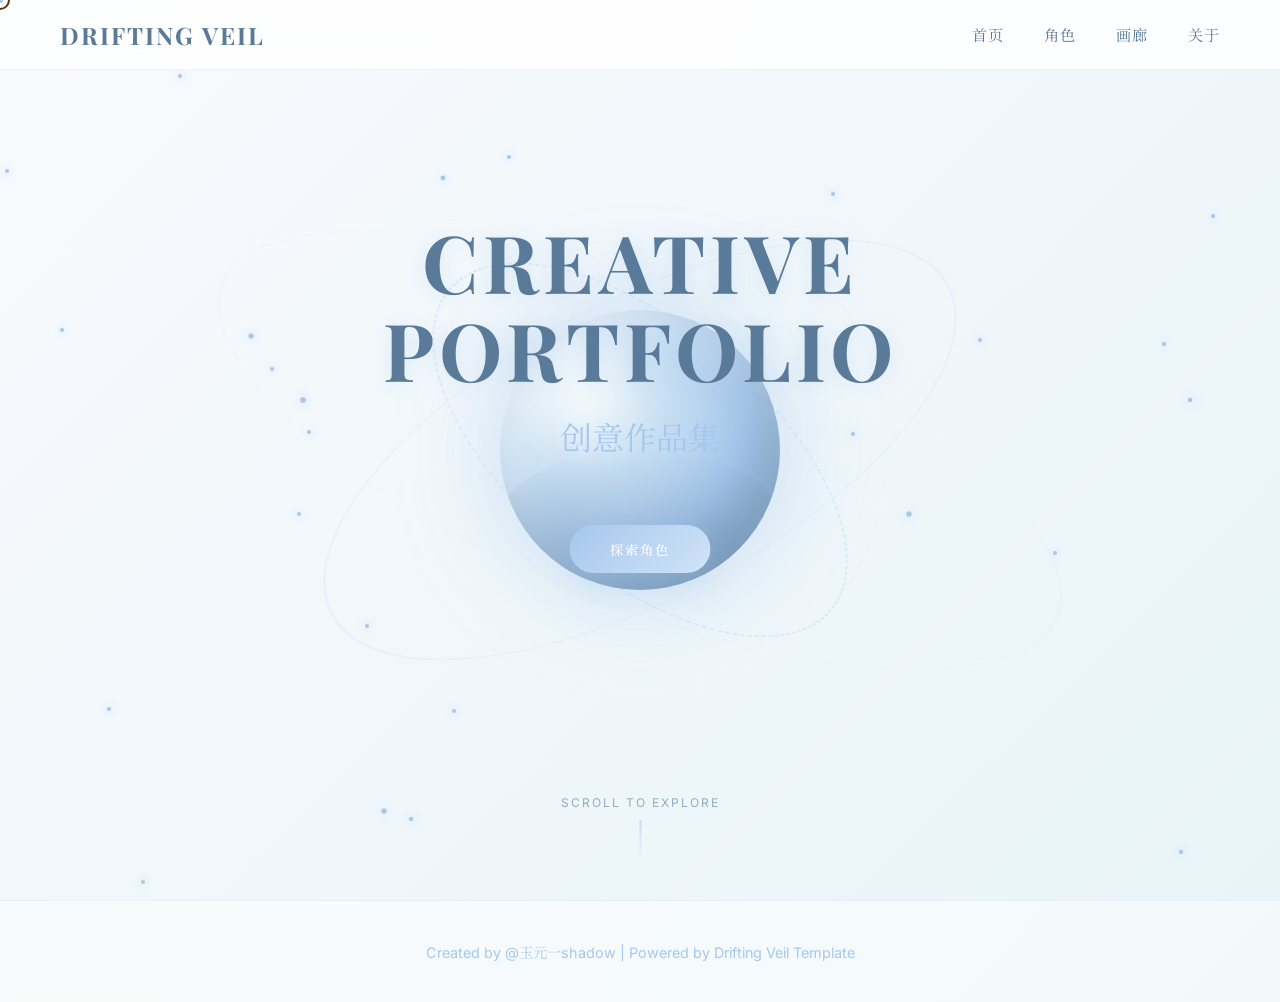
==== commit 0185277a: "Update index.html" ====
--- a/index.html
+++ b/index.html
@@ -1,244 +1,282 @@
+
 <!DOCTYPE html>
 <html lang="zh-CN">
 <head>
     <meta charset="UTF-8">
     <meta name="viewport" content="width=device-width, initial-scale=1.0">
-    <title>Drifting Veil - 主页</title>
+    <title>Drifting Veil - 蓝色梦幻</title>
+    
     <link rel="preconnect" href="https://fonts.googleapis.com">
     <link rel="preconnect" href="https://fonts.gstatic.com" crossorigin>
-    <link href="https://fonts.googleapis.com/css2?family=Playfair+Display:wght@400;700&family=Noto+Serif+SC:wght@400;700&family=Inter:wght@300;400;600&display=swap" rel="stylesheet">
+    <link href="https://fonts.googleapis.com/css2?family=Playfair+Display:ital,wght@0,400;0,700;1,400&family=Noto+Serif+SC:wght@400;700&family=Inter:wght@300;400;500&display=swap" rel="stylesheet">
+    
+    <script src="https://cdnjs.cloudflare.com/ajax/libs/gsap/3.12.2/gsap.min.js"></script>
+    <script src="https://cdnjs.cloudflare.com/ajax/libs/gsap/3.12.2/ScrollTrigger.min.js"></script>
+
     <style>
+        :root {
+            --primary-blue: #A5C8ED;
+            --secondary-blue: #D1E3F8;
+            --bg-blue: #F8FAFD;
+            --text-blue: #5A7A9A;
+            --text-light: #7A9AB5;
+        }
+
         * {
             margin: 0;
             padding: 0;
             box-sizing: border-box;
         }
 
-        :root {
-            --primary-blue: #4A90E2;
-            --deep-blue: #2C5F8D;
-            --light-blue: #87CEEB;
-            --accent-gold: #FFD700;
-            --text-light: #E8F4F8;
-            --bg-dark: #0A1628;
-        }
-
         body {
             font-family: 'Inter', 'Noto Serif SC', sans-serif;
-            background: linear-gradient(135deg, var(--bg-dark) 0%, #1a2332 100%);
-            color: var(--text-light);
+            background: linear-gradient(135deg, #F8FAFD 0%, #E8F4F8 100%);
+            color: var(--text-blue);
             overflow-x: hidden;
             cursor: none;
         }
 
-        /* 自定义光标 */
+        /* ================= 自定义光标 ================= */
         .custom-cursor {
+            position: fixed;
             width: 20px;
             height: 20px;
             border: 2px solid var(--primary-blue);
             border-radius: 50%;
-            position: fixed;
             pointer-events: none;
-            z-index: 9999;
+            z-index: 10000;
             transition: transform 0.15s ease;
             mix-blend-mode: difference;
         }
 
+        .cursor-dot {
+            position: fixed;
+            width: 6px;
+            height: 6px;
+            background: var(--primary-blue);
+            border-radius: 50%;
+            pointer-events: none;
+            z-index: 10001;
+        }
+
         .custom-cursor.hover {
-            transform: scale(1.5);
-            background: rgba(74, 144, 226, 0.3);
-        }
-
-        /* 导航栏 */
-        nav {
+            transform: scale(2);
+            background: rgba(165, 200, 237, 0.1);
+        }
+
+        /* ================= 开屏动画样式 ================= */
+        .splash-wrapper {
             position: fixed;
             top: 0;
-            width: 100%;
-            padding: 2rem 5%;
+            left: 0;
+            width: 100vw;
+            height: 100vh;
+            background: #FFFFFF;
             display: flex;
+            align-items: center;
+            justify-content: center;
+            z-index: 9999;
+            overflow: hidden;
+        }
+
+        .folder-icon {
+            opacity: 0;
+            transform: scale(0.8);
+            animation: folderAppear 0.6s ease-out forwards;
+        }
+
+        @keyframes folderAppear {
+            to {
+                opacity: 1;
+                transform: scale(1);
+            }
+        }
+
+        .folder-icon svg {
+            filter: drop-shadow(0 10px 30px rgba(165, 200, 237, 0.3));
+        }
+
+        .cursor-pointer {
+            position: absolute;
+            width: 24px;
+            height: 24px;
+            opacity: 0;
+            transform: translate(-150px, -150px);
+            animation: cursorMove 1.5s ease-in-out 0.8s forwards;
+            filter: drop-shadow(0 2px 8px rgba(0, 0, 0, 0.15));
+        }
+
+        @keyframes cursorMove {
+            0% {
+                opacity: 0;
+                transform: translate(-150px, -150px);
+            }
+            20% {
+                opacity: 1;
+            }
+            60% {
+                opacity: 1;
+                transform: translate(0, 0);
+            }
+            70% {
+                transform: translate(0, 0) scale(0.9);
+            }
+            80% {
+                transform: translate(0, 0) scale(1);
+            }
+            100% {
+                opacity: 0;
+                transform: translate(0, 0);
+            }
+        }
+
+        .splash-wrapper.expand .folder-icon {
+            animation: folderExpand 0.8s ease-out forwards;
+        }
+
+        @keyframes folderExpand {
+            0% {
+                transform: scale(1);
+                opacity: 1;
+            }
+            50% {
+                transform: scale(1.5);
+                opacity: 0.8;
+            }
+            100% {
+                transform: scale(2);
+                opacity: 0;
+            }
+        }
+
+        .splash-wrapper.fade-out {
+            animation: splashFadeOut 0.6s ease-out forwards;
+        }
+
+        @keyframes splashFadeOut {
+            to {
+                opacity: 0;
+            }
+        }
+
+        /* ================= 主页面样式 ================= */
+        .main-page {
+            opacity: 0;
+            transition: opacity 0.5s ease;
+        }
+
+        .main-page.show {
+            opacity: 1;
+        }
+
+        /* 导航栏 */
+        .navbar {
+            position: fixed;
+            top: 0;
+            left: 0;
+            right: 0;
+            height: 70px;
+            background: rgba(255, 255, 255, 0.85);
+            backdrop-filter: blur(20px);
+            -webkit-backdrop-filter: blur(20px);
+            border-bottom: 1px solid rgba(165, 200, 237, 0.2);
+            z-index: 1000;
+            display: flex;
+            align-items: center;
             justify-content: space-between;
-            align-items: center;
-            z-index: 1000;
-            background: rgba(10, 22, 40, 0.8);
-            backdrop-filter: blur(10px);
-            opacity: 1 !important;
-            visibility: visible !important;
+            padding: 0 60px;
         }
 
         .logo {
             font-family: 'Playfair Display', serif;
-            font-size: 1.8rem;
+            font-size: 1.5rem;
             font-weight: 700;
-            color: var(--primary-blue);
-            opacity: 1 !important;
+            color: var(--text-blue);
+            letter-spacing: 2px;
         }
 
         .nav-links {
             display: flex;
-            gap: 2.5rem;
+            gap: 40px;
             list-style: none;
-            opacity: 1 !important;
         }
 
         .nav-links a {
-            color: var(--text-light);
             text-decoration: none;
+            color: var(--text-blue);
+            font-size: 0.95rem;
             font-weight: 400;
-            transition: color 0.3s;
-            opacity: 1 !important;
+            letter-spacing: 1px;
+            transition: color 0.3s ease;
+            position: relative;
+        }
+
+        .nav-links a::after {
+            content: '';
+            position: absolute;
+            bottom: -5px;
+            left: 0;
+            width: 0;
+            height: 2px;
+            background: var(--primary-blue);
+            transition: width 0.3s ease;
         }
 
         .nav-links a:hover {
             color: var(--primary-blue);
         }
 
-        /* Hero 区域 */
-        .hero {
+        .nav-links a:hover::after {
+            width: 100%;
+        }
+
+        /* 主英雄区 */
+        .hero-section {
+            position: relative;
             height: 100vh;
             display: flex;
-            flex-direction: column;
+            align-items: center;
             justify-content: center;
-            align-items: center;
-            position: relative;
             overflow: hidden;
         }
 
-        .hero-bg {
+        /* 背景图层 */
+        .hero-background {
             position: absolute;
             top: 0;
             left: 0;
             width: 100%;
             height: 100%;
+            z-index: 0;
+        }
+
+        .hero-background img {
+            width: 100%;
+            height: 100%;
             object-fit: cover;
             opacity: 0.15;
-            z-index: 0;
-        }
-
-        /* 3D 行星系统 */
-        .planet-system {
-            position: relative;
-            width: 400px;
-            height: 400px;
-            margin: 3rem 0;
+            filter: blur(2px);
+        }
+
+        /* 漂浮星星 */
+        .stars-container {
+            position: absolute;
+            top: 0;
+            left: 0;
+            width: 100%;
+            height: 100%;
             z-index: 1;
-            opacity: 1 !important;
-            visibility: visible !important;
-        }
-
-        .planet-core {
-            position: absolute;
-            top: 50%;
-            left: 50%;
-            transform: translate(-50%, -50%);
-            width: 150px;
-            height: 150px;
+            pointer-events: none;
+        }
+
+        .star {
+            position: absolute;
+            width: 4px;
+            height: 4px;
+            background: var(--primary-blue);
             border-radius: 50%;
-            background: radial-gradient(circle at 30% 30%, var(--light-blue), var(--primary-blue), var(--deep-blue));
-            box-shadow: 
-                0 0 60px rgba(74, 144, 226, 0.6),
-                inset -10px -10px 30px rgba(0, 0, 0, 0.3);
-            animation: planetRotate 20s linear infinite;
-            opacity: 1 !important;
-            visibility: visible !important;
-        }
-
-        @keyframes planetRotate {
-            from { transform: translate(-50%, -50%) rotate(0deg); }
-            to { transform: translate(-50%, -50%) rotate(360deg); }
-        }
-
-        /* 行星环 */
-        .orbit-ring {
-            position: absolute;
-            top: 50%;
-            left: 50%;
-            border: 2px solid rgba(74, 144, 226, 0.3);
-            border-radius: 50%;
-            transform: translate(-50%, -50%) rotateX(60deg);
-            animation: orbitRotate 15s linear infinite;
-            opacity: 1 !important;
-            visibility: visible !important;
-        }
-
-        .orbit-ring:nth-child(2) { 
-            width: 250px; 
-            height: 250px; 
-            animation-duration: 12s;
-        }
-        .orbit-ring:nth-child(3) { 
-            width: 320px; 
-            height: 320px; 
-            animation-duration: 18s;
-        }
-        .orbit-ring:nth-child(4) { 
-            width: 390px; 
-            height: 390px; 
-            animation-duration: 24s;
-        }
-
-        @keyframes orbitRotate {
-            from { transform: translate(-50%, -50%) rotateX(60deg) rotateZ(0deg); }
-            to { transform: translate(-50%, -50%) rotateX(60deg) rotateZ(360deg); }
-        }
-
-        /* 标签系统 - 关键修复 */
-        .tag-item {
-            position: absolute;
-            padding: 0.6rem 1.2rem;
-            background: rgba(74, 144, 226, 0.15);
-            border: 1px solid var(--primary-blue);
-            border-radius: 20px;
-            font-size: 0.9rem;
-            white-space: nowrap;
-            cursor: pointer;
-            transition: all 0.3s ease;
-            backdrop-filter: blur(5px);
-            /* 强制可见 */
-            opacity: 1 !important;
-            visibility: visible !important;
-            display: block !important;
-        }
-
-        .tag-item:hover {
-            background: rgba(74, 144, 226, 0.3);
-            transform: scale(1.1);
-            box-shadow: 0 0 20px rgba(74, 144, 226, 0.5);
-        }
-
-        .tag-item:hover .tag-full {
-            opacity: 1;
-            visibility: visible;
-            transform: translateY(0);
-        }
-
-        .tag-full {
-            position: absolute;
-            top: 120%;
-            left: 50%;
-            transform: translateX(-50%) translateY(-10px);
-            background: rgba(10, 22, 40, 0.95);
-            padding: 0.8rem 1.2rem;
-            border-radius: 8px;
-            font-size: 0.85rem;
-            white-space: nowrap;
-            opacity: 0;
-            visibility: hidden;
-            transition: all 0.3s ease;
-            pointer-events: none;
-            border: 1px solid var(--primary-blue);
-            z-index: 10;
-        }
-
-        /* 星星装饰 */
-        .star {
-            position: absolute;
-            width: 2px;
-            height: 2px;
-            background: white;
-            border-radius: 50%;
+            box-shadow: 0 0 10px var(--primary-blue);
             animation: twinkle 3s ease-in-out infinite;
-            opacity: 1 !important;
-            visibility: visible !important;
         }
 
         @keyframes twinkle {
@@ -246,74 +284,364 @@
             50% { opacity: 1; transform: scale(1.5); }
         }
 
-        /* 欢迎文字 */
-        .welcome-text {
-            text-align: center;
-            z-index: 1;
+        /* 中心圆球（行星） */
+        .center-planet {
+            position: absolute;
+            top: 50%;
+            left: 50%;
+            width: 280px;
+            height: 280px;
+            margin-left: -140px;
+            margin-top: -140px;
+            z-index: 5;
+            transform-style: preserve-3d;
+            perspective: 1000px;
+        }
+
+        .planet-sphere {
+            width: 100%;
+            height: 100%;
+            border-radius: 50%;
+            background: radial-gradient(circle at 30% 30%, #E8F4F8, #A5C8ED 60%, #7A9AB5);
+            box-shadow: 
+                inset -20px -20px 50px rgba(90, 122, 154, 0.3),
+                inset 20px 20px 50px rgba(255, 255, 255, 0.5),
+                0 0 80px rgba(165, 200, 237, 0.4),
+                0 0 120px rgba(165, 200, 237, 0.2);
+            position: relative;
+            overflow: hidden;
+            animation: planetRotate 20s linear infinite;
+        }
+
+        @keyframes planetRotate {
+            from { transform: rotate(0deg); }
+            to { transform: rotate(360deg); }
+        }
+
+        .planet-sphere::before {
+            content: '';
+            position: absolute;
+            top: 10%;
+            left: 10%;
+            width: 40%;
+            height: 40%;
+            background: radial-gradient(circle, rgba(255, 255, 255, 0.6), transparent);
+            border-radius: 50%;
+            filter: blur(20px);
+        }
+
+        .planet-sphere::after {
+            content: '';
+            position: absolute;
+            bottom: 0;
+            left: 0;
+            width: 100%;
+            height: 50%;
+            background: linear-gradient(to top, rgba(90, 122, 154, 0.3), transparent);
+            border-radius: 50%;
+        }
+
+        /* 行星环系统 */
+        .orbit-system {
+            position: absolute;
+            top: 50%;
+            left: 50%;
+            z-index: 4;
+            pointer-events: none;
+        }
+
+        .orbit-ring {
+            position: absolute;
+            border: 2px solid rgba(165, 200, 237, 0.3);
+            border-radius: 50%;
+            transform-style: preserve-3d;
+        }
+
+        .orbit-ring-1 {
+            width: 500px;
+            height: 500px;
+            margin-left: -250px;
+            margin-top: -250px;
+            animation: orbitRotate1 40s linear infinite;
+            border-style: dashed;
+        }
+
+        .orbit-ring-2 {
+            width: 700px;
+            height: 700px;
+            margin-left: -350px;
+            margin-top: -350px;
+            animation: orbitRotate2 60s linear infinite reverse;
+            border-style: solid;
+            opacity: 0.5;
+        }
+
+        .orbit-ring-3 {
+            width: 900px;
+            height: 900px;
+            margin-left: -450px;
+            margin-top: -450px;
+            animation: orbitRotate3 80s linear infinite;
+            border-style: dotted;
+            opacity: 0.3;
+        }
+
+        @keyframes orbitRotate1 {
+            from { transform: rotate(0deg) rotateX(60deg); }
+            to { transform: rotate(360deg) rotateX(60deg); }
+        }
+
+        @keyframes orbitRotate2 {
+            from { transform: rotate(0deg) rotateX(65deg); }
+            to { transform: rotate(360deg) rotateX(65deg); }
+        }
+
+        @keyframes orbitRotate3 {
+            from { transform: rotate(0deg) rotateX(70deg); }
+            to { transform: rotate(360deg) rotateX(70deg); }
+        }
+
+        /* 环绕标签系统 - 修复版 */
+        .tags-orbit {
+            position: absolute;
+            top: 50%;
+            left: 50%;
+            width: 700px;
+            height: 700px;
+            margin-left: -350px;
+            margin-top: -350px;
+            z-index: 6;
+            pointer-events: none; /* 容器不接收事件 */
+        }
+
+        .tags-container {
+            position: relative;
+            width: 100%;
+            height: 100%;
+        }
+
+        .tag-item {
+            position: absolute;
+            background: rgba(255, 255, 255, 0.95);
+            backdrop-filter: blur(10px);
+            -webkit-backdrop-filter: blur(10px);
+            padding: 12px 24px;
+            border-radius: 50px;
+            font-size: 0.9rem;
+            font-weight: 500;
+            color: var(--text-blue);
+            cursor: pointer;
+            transition: all 0.4s cubic-bezier(0.34, 1.56, 0.64, 1);
+            box-shadow: 0 5px 20px rgba(165, 200, 237, 0.2);
+            white-space: nowrap;
+            border: 1px solid rgba(165, 200, 237, 0.3);
+            pointer-events: auto; /* 标签本身接收事件 */
+            transform: translate(-50%, -50%);
+            /* 移除可能导致消失的动画 */
+            animation: none !important;
             opacity: 1 !important;
             visibility: visible !important;
         }
 
-        .welcome-text h1 {
+        .tag-item:hover {
+            background: linear-gradient(135deg, var(--primary-blue), var(--secondary-blue));
+            color: white;
+            transform: translate(-50%, -50%) scale(1.2) translateY(-5px);
+            box-shadow: 0 15px 40px rgba(165, 200, 237, 0.5);
+            z-index: 100;
+        }
+
+        .tag-item:hover .tag-full {
+            opacity: 1;
+            max-height: 100px;
+            margin-top: 8px;
+        }
+
+        .tag-short {
+            display: block;
+            letter-spacing: 1px;
+        }
+
+        .tag-full {
+            display: block;
+            font-size: 0.75rem;
+            opacity: 0;
+            max-height: 0;
+            overflow: hidden;
+            transition: all 0.4s ease;
+            margin-top: 0;
+            font-weight: 400;
+        }
+
+        /* 标题区域 */
+        .hero-content {
+            position: relative;
+            z-index: 10;
+            text-align: center;
+            max-width: 900px;
+            padding: 0 40px;
+            margin-top: -100px;
+        }
+
+        .hero-title {
             font-family: 'Playfair Display', serif;
-            font-size: 4rem;
-            margin-bottom: 1rem;
-            background: linear-gradient(135deg, var(--light-blue), var(--primary-blue));
-            -webkit-background-clip: text;
-            -webkit-text-fill-color: transparent;
-            opacity: 1 !important;
-        }
-
-        .welcome-text p {
-            font-size: 1.3rem;
-            color: var(--text-light);
-            opacity: 0.9;
+            font-size: 5rem;
+            font-weight: 700;
+            color: var(--text-blue);
+            margin-bottom: 20px;
+            letter-spacing: 5px;
+            line-height: 1.1;
+            text-shadow: 0 2px 20px rgba(165, 200, 237, 0.3);
+        }
+
+        .hero-subtitle {
+            font-family: 'Noto Serif SC', serif;
+            font-size: 2rem;
+            color: var(--primary-blue);
+            margin-bottom: 60px;
+            font-weight: 400;
         }
 
         /* CTA 按钮 */
-        .cta-buttons {
-            display: flex;
-            gap: 1.5rem;
-            margin-top: 2rem;
-            z-index: 1;
-            opacity: 1 !important;
-            visibility: visible !important;
-        }
-
-        .cta-btn {
-            padding: 1rem 2.5rem;
-            border: 2px solid var(--primary-blue);
-            background: transparent;
-            color: var(--text-light);
-            font-size: 1rem;
-            cursor: pointer;
-            transition: all 0.3s;
+        .cta-button {
+            display: inline-block;
+            padding: 18px 50px;
+            background: linear-gradient(135deg, var(--primary-blue) 0%, var(--secondary-blue) 100%);
+            color: white;
             text-decoration: none;
-            border-radius: 5px;
-            opacity: 1 !important;
-        }
-
-        .cta-btn:hover {
-            background: var(--primary-blue);
+            border-radius: 50px;
+            font-size: 1.05rem;
+            font-weight: 500;
+            letter-spacing: 2px;
+            transition: all 0.4s ease;
+            box-shadow: 0 15px 35px rgba(165, 200, 237, 0.3);
+            position: relative;
+            overflow: hidden;
+        }
+
+        .cta-button::before {
+            content: '';
+            position: absolute;
+            top: 0;
+            left: -100%;
+            width: 100%;
+            height: 100%;
+            background: linear-gradient(90deg, transparent, rgba(255,255,255,0.3), transparent);
+            transition: left 0.5s ease;
+        }
+
+        .cta-button:hover::before {
+            left: 100%;
+        }
+
+        .cta-button:hover {
             transform: translateY(-3px);
-            box-shadow: 0 10px 25px rgba(74, 144, 226, 0.3);
-        }
-
-        /* 响应式 */
+            box-shadow: 0 20px 45px rgba(165, 200, 237, 0.5);
+        }
+
+        /* 滚动提示 */
+        .scroll-hint {
+            position: absolute;
+            bottom: 40px;
+            left: 50%;
+            transform: translateX(-50%);
+            z-index: 10;
+            text-align: center;
+            opacity: 0.6;
+        }
+
+        .scroll-hint-text {
+            font-size: 0.75rem;
+            letter-spacing: 2px;
+            color: var(--text-blue);
+            margin-bottom: 10px;
+        }
+
+        .scroll-arrow {
+            width: 2px;
+            height: 40px;
+            background: linear-gradient(to bottom, var(--primary-blue), transparent);
+            margin: 0 auto;
+            animation: scrollDown 2s ease-in-out infinite;
+        }
+
+        @keyframes scrollDown {
+            0%, 100% { transform: translateY(0); opacity: 0.6; }
+            50% { transform: translateY(10px); opacity: 1; }
+        }
+
+        /* 页脚 */
+        footer {
+            padding: 40px;
+            text-align: center;
+            color: var(--primary-blue);
+            font-size: 0.9rem;
+            border-top: 1px solid rgba(165, 200, 237, 0.2);
+            background: rgba(255, 255, 255, 0.5);
+        }
+
+        /* 移动端适配 */
         @media (max-width: 768px) {
-            .planet-system {
-                width: 300px;
-                height: 300px;
-            }
-            .planet-core {
-                width: 100px;
-                height: 100px;
-            }
-            .welcome-text h1 {
-                font-size: 2.5rem;
-            }
+            body {
+                cursor: auto;
+            }
+
+            .custom-cursor, .cursor-dot {
+                display: none;
+            }
+
+            .navbar {
+                padding: 0 20px;
+            }
+
             .nav-links {
-                gap: 1rem;
+                gap: 20px;
+                font-size: 0.85rem;
+            }
+
+            .hero-title {
+                font-size: 3rem;
+            }
+
+            .hero-subtitle {
+                font-size: 1.5rem;
+            }
+
+            .center-planet {
+                width: 200px;
+                height: 200px;
+                margin-left: -100px;
+                margin-top: -100px;
+            }
+
+            .tags-orbit {
+                width: 500px;
+                height: 500px;
+                margin-left: -250px;
+                margin-top: -250px;
+            }
+
+            .orbit-ring-1 {
+                width: 350px;
+                height: 350px;
+                margin-left: -175px;
+                margin-top: -175px;
+            }
+
+            .orbit-ring-2 {
+                width: 500px;
+                height: 500px;
+                margin-left: -250px;
+                margin-top: -250px;
+            }
+
+            .orbit-ring-3 {
+                display: none;
+            }
+
+            .tag-item {
+                font-size: 0.8rem;
+                padding: 10px 18px;
             }
         }
     </style>
@@ -321,230 +649,362 @@
 <body>
     <!-- 自定义光标 -->
     <div class="custom-cursor"></div>
-
-    <!-- 导航栏 -->
-    <nav>
-        <div class="logo">Drifting Veil</div>
-        <ul class="nav-links">
-            <li><a href="index.html">主页</a></li>
-            <li><a href="about.html">关于</a></li>
-            <li><a href="characters.html">角色</a></li>
-            <li><a href="gallery.html">画廊</a></li>
-        </ul>
-    </nav>
-
-    <!-- Hero 区域 -->
-    <section class="hero">
-        <img class="hero-bg" id="heroBg" src="" alt="">
+    <div class="cursor-dot"></div>
+
+    <!-- ================= 开屏动画 ================= -->
+    <div class="splash-wrapper" id="splashWrapper">
+        <div class="folder-icon">
+            <svg width="120" height="120" viewBox="0 0 120 120" fill="none">
+                <path d="M20 30C20 25.5817 23.5817 22 28 22H48L56 30H92C96.4183 30 100 33.5817 100 38V90C100 94.4183 96.4183 98 92 98H28C23.5817 98 20 94.4183 20 90V30Z" 
+                      fill="#A5C8ED" stroke="#A5C8ED" stroke-width="2"/>
+            </svg>
+        </div>
         
-        <div class="welcome-text">
-            <h1 id="welcomeLine1">加载中...</h1>
-            <p id="welcomeLine2">加载中...</p>
+        <div class="cursor-pointer">
+            <svg width="24" height="24" viewBox="0 0 24 24" fill="none">
+                <path d="M3 3L10.07 19.97L12.58 12.58L19.97 10.07L3 3Z" 
+                      fill="#5A7A9A" stroke="#5A7A9A" stroke-width="1.5"/>
+            </svg>
         </div>
-
-        <!-- 3D 行星系统 -->
-        <div class="planet-system">
-            <div class="planet-core"></div>
-            <div class="orbit-ring"></div>
-            <div class="orbit-ring"></div>
-            <div class="orbit-ring"></div>
-            <div id="tagsContainer"></div>
-        </div>
-
-        <div class="cta-buttons">
-            <a href="about.html" class="cta-btn">了解更多</a>
-            <a href="characters.html" class="cta-btn">探索角色</a>
-        </div>
-    </section>
+    </div>
+
+    <!-- ================= 主页面 ================= -->
+    <div class="main-page" id="mainPage">
+        <nav class="navbar">
+            <div class="logo">DRIFTING VEIL</div>
+            <ul class="nav-links">
+                <li><a href="index.html">首页</a></li>
+                <li><a href="characters.html">角色</a></li>
+                <li><a href="gallery.html">画廊</a></li>
+                <li><a href="about.html">关于</a></li>
+            </ul>
+        </nav>
+
+        <section class="hero-section">
+            <!-- 背景图 -->
+            <div class="hero-background">
+                <img src="" alt="Background" id="heroBackgroundImg" style="display: none;">
+            </div>
+
+            <!-- 漂浮星星 -->
+            <div class="stars-container" id="starsContainer"></div>
+
+            <!-- 中心行星 -->
+            <div class="center-planet" id="centerPlanet">
+                <div class="planet-sphere"></div>
+            </div>
+
+            <!-- 行星环 -->
+            <div class="orbit-system">
+                <div class="orbit-ring orbit-ring-1"></div>
+                <div class="orbit-ring orbit-ring-2"></div>
+                <div class="orbit-ring orbit-ring-3"></div>
+            </div>
+
+            <!-- 环绕标签 -->
+            <div class="tags-orbit">
+                <div class="tags-container" id="tagsContainer"></div>
+            </div>
+
+            <!-- 标题内容 -->
+            <div class="hero-content">
+                <h1 class="hero-title" id="heroTitle">CREATIVE PORTFOLIO</h1>
+                <h2 class="hero-subtitle" id="heroSubtitle">创意作品集</h2>
+                <a href="characters.html" class="cta-button">探索角色</a>
+            </div>
+
+            <!-- 滚动提示 -->
+            <div class="scroll-hint">
+                <div class="scroll-hint-text">SCROLL TO EXPLORE</div>
+                <div class="scroll-arrow"></div>
+            </div>
+        </section>
+
+        <footer>
+            <p>Created by @玉元一shadow | Powered by Drifting Veil Template</p>
+        </footer>
+    </div>
 
     <!-- 数据文件 -->
     <script src="data/profile.js"></script>
-    
-    <!-- GSAP -->
-    <script src="https://cdnjs.cloudflare.com/ajax/libs/gsap/3.12.2/gsap.min.js"></script>
-    
+
     <script>
-        // 自定义光标
+        // ================= 自定义光标 =================
         const cursor = document.querySelector('.custom-cursor');
+        const cursorDot = document.querySelector('.cursor-dot');
+        
+        let mouseX = 0, mouseY = 0;
+        let cursorX = 0, cursorY = 0;
+        let dotX = 0, dotY = 0;
+
         document.addEventListener('mousemove', (e) => {
-            cursor.style.left = e.clientX + 'px';
-            cursor.style.top = e.clientY + 'px';
+            mouseX = e.clientX;
+            mouseY = e.clientY;
         });
 
-        document.querySelectorAll('a, button, .tag-item').forEach(el => {
+        function animateCursor() {
+            // 光标圈跟随（带延迟）
+            cursorX += (mouseX - cursorX) * 0.15;
+            cursorY += (mouseY - cursorY) * 0.15;
+            cursor.style.transform = `translate(${cursorX - 10}px, ${cursorY - 10}px)`;
+
+            // 光标点跟随（更快）
+            dotX += (mouseX - dotX) * 0.25;
+            dotY += (mouseY - dotY) * 0.25;
+            cursorDot.style.transform = `translate(${dotX - 3}px, ${dotY - 3}px)`;
+
+            requestAnimationFrame(animateCursor);
+        }
+        animateCursor();
+
+        // 悬停效果
+        document.querySelectorAll('a, .cta-button').forEach(el => {
             el.addEventListener('mouseenter', () => cursor.classList.add('hover'));
             el.addEventListener('mouseleave', () => cursor.classList.remove('hover'));
         });
 
-        // 加载数据
-        function loadData() {
-            const data = window.PROFILE_DATA || {
-                welcome: { line1: "欢迎来到", line2: "Drifting Veil" },
+        // ================= 开屏动画 =================
+        const splashWrapper = document.getElementById('splashWrapper');
+        const mainPage = document.getElementById('mainPage');
+
+        setTimeout(() => splashWrapper.classList.add('expand'), 2300);
+        setTimeout(() => splashWrapper.classList.add('fade-out'), 3100);
+        setTimeout(() => {
+            splashWrapper.remove();
+            mainPage.classList.add('show');
+            initMainPage();
+        }, 3700);
+
+        // ================= 主页面初始化 =================
+        function initMainPage() {
+            const profileData = window.PROFILE_DATA || {
+                welcome: { line1: "CREATIVE PORTFOLIO", line2: "创意作品集" },
                 heroBackground: "",
-                tags: [
-                    { short: "创意", full: "充满创意的设计理念" },
-                    { short: "技术", full: "前沿的技术实现" },
-                    { short: "美学", full: "独特的视觉美学" },
-                    { short: "故事", full: "引人入胜的叙事" },
-                    { short: "细节", full: "精致的细节打磨" },
-                    { short: "情感", full: "深刻的情感表达" },
-                    { short: "探索", full: "不断探索的精神" },
-                    { short: "梦想", full: "追逐梦想的勇气" }
-                ]
+                tags: []
             };
-
-            // 设置欢迎文字
-            document.getElementById('welcomeLine1').textContent = data.welcome.line1;
-            document.getElementById('welcomeLine2').textContent = data.welcome.line2;
-
-            // 设置背景图
-            const heroBg = document.getElementById('heroBg');
-            if (data.heroBackground) {
-                heroBg.src = data.heroBackground;
-                heroBg.onerror = () => {
-                    heroBg.style.display = 'none';
+            
+            // 设置标题
+            document.getElementById('heroTitle').textContent = profileData.welcome.line1;
+            document.getElementById('heroSubtitle').textContent = profileData.welcome.line2;
+            
+            // 设置背景图（支持 URL）
+            const bgImg = document.getElementById('heroBackgroundImg');
+            if (profileData.heroBackground && profileData.heroBackground.trim() !== "") {
+                bgImg.src = profileData.heroBackground;
+                bgImg.style.display = 'block';
+                bgImg.onerror = () => {
+                    console.warn('背景图加载失败:', profileData.heroBackground);
+                    bgImg.style.display = 'none';
                 };
-            } else {
-                heroBg.style.display = 'none';
-            }
+            }
+
+            // 生成星星
+            createStars();
 
             // 渲染标签
-            renderTags(data.tags);
-            
-            // 生成星星
-            generateStars();
-        }
-
-        // 渲染标签
-        function renderTags(tags) {
-            const container = document.getElementById('tagsContainer');
-            const radius = 180;
-            const angleStep = (2 * Math.PI) / tags.length;
-
-            tags.forEach((tag, index) => {
-                const angle = angleStep * index;
-                const x = Math.cos(angle) * radius;
-                const y = Math.sin(angle) * radius * 0.3; // 扁平化
-
-                const tagEl = document.createElement('div');
-                tagEl.className = 'tag-item';
-                tagEl.style.left = `calc(50% + ${x}px)`;
-                tagEl.style.top = `calc(50% + ${y}px)`;
-                tagEl.style.transform = 'translate(-50%, -50%)';
-                
-                tagEl.innerHTML = `
-                    ${tag.short}
-                    <div class="tag-full">${tag.full}</div>
-                `;
-
-                container.appendChild(tagEl);
-            });
-
-            console.log(`✅ 已渲染 ${tags.length} 个标签`);
-
-            // 强制确保标签可见
-            setTimeout(() => {
-                document.querySelectorAll('.tag-item').forEach(tag => {
-                    tag.style.opacity = '1';
-                    tag.style.visibility = 'visible';
-                    tag.style.display = 'block';
-                });
-            }, 100);
-        }
-
-        // 生成星星
-        function generateStars() {
-            const hero = document.querySelector('.hero');
-            for (let i = 0; i < 50; i++) {
+            renderTags(profileData.tags);
+
+            // 鼠标视差效果
+            initParallax();
+
+            // GSAP 入场动画
+            initAnimations();
+        }
+
+        // ================= 生成星星 =================
+        function createStars() {
+            const container = document.getElementById('starsContainer');
+            const starCount = 30;
+
+            for (let i = 0; i < starCount; i++) {
                 const star = document.createElement('div');
                 star.className = 'star';
                 star.style.left = Math.random() * 100 + '%';
                 star.style.top = Math.random() * 100 + '%';
                 star.style.animationDelay = Math.random() * 3 + 's';
-                hero.appendChild(star);
-            }
-        }
-
-        // 初始化动画 - 移除所有 opacity 动画
-        function initAnimations() {
-            // 导航栏动画 - 只用 y 轴移动
-            gsap.from('nav', {
-                y: -100,
-                duration: 1,
-                ease: "power3.out"
+                star.style.animationDuration = (2 + Math.random() * 3) + 's';
+                container.appendChild(star);
+            }
+        }
+
+        // ================= 渲染标签 - 修复版 =================
+        function renderTags(tags) {
+            const tagsContainer = document.getElementById('tagsContainer');
+            tagsContainer.innerHTML = ''; // 清空
+            
+            if (!tags || tags.length === 0) {
+                console.warn('没有标签数据');
+                return;
+            }
+
+            const orbitRadius = 350;
+
+            tags.forEach((tag, index) => {
+                const tagElement = document.createElement('div');
+                tagElement.className = 'tag-item';
+                
+                // 计算位置
+                const angle = (index / tags.length) * Math.PI * 2 - Math.PI / 2;
+                const x = 350 + Math.cos(angle) * orbitRadius;
+                const y = 350 + Math.sin(angle) * orbitRadius;
+                
+                tagElement.style.left = x + 'px';
+                tagElement.style.top = y + 'px';
+                
+                // 设置内容
+                tagElement.innerHTML = `
+                    <span class="tag-short">${tag.short}</span>
+                    <span class="tag-full">${tag.full}</span>
+                `;
+                
+                // 添加到容器
+                tagsContainer.appendChild(tagElement);
+
+                // 悬停效果
+                tagElement.addEventListener('mouseenter', () => {
+                    cursor.classList.add('hover');
+                });
+                tagElement.addEventListener('mouseleave', () => {
+                    cursor.classList.remove('hover');
+                });
             });
 
-            // 欢迎文字动画 - 只用 scale
-            gsap.from('.welcome-text h1', {
-                scale: 0.5,
-                duration: 1,
-                ease: "back.out(1.7)",
-                delay: 0.3
-            });
-
-            gsap.from('.welcome-text p', {
-                y: 30,
-                duration: 0.8,
-                ease: "power2.out",
-                delay: 0.6
-            });
-
-            // 行星系统动画 - 只用 scale
-            gsap.from('.planet-core', {
-                scale: 0,
-                duration: 1.2,
-                ease: "elastic.out(1, 0.5)",
-                delay: 0.8
-            });
-
-            gsap.from('.orbit-ring', {
-                scale: 0,
-                duration: 1,
-                stagger: 0.15,
-                ease: "power2.out",
-                delay: 1
-            });
-
-            // 标签动画 - 只用 scale，完全不用 opacity
-            gsap.from('.tag-item', {
-                scale: 0,
-                duration: 0.6,
-                stagger: 0.08,
-                ease: "back.out(1.7)",
-                delay: 1.2,
-                onComplete: () => {
-                    // 动画完成后再次确保可见
-                    document.querySelectorAll('.tag-item').forEach(tag => {
-                        tag.style.opacity = '1';
-                        tag.style.visibility = 'visible';
+            console.log(`✅ 已渲染 ${tags.length} 个标签`);
+        }
+
+        // ================= 鼠标视差效果 =================
+        function initParallax() {
+            const planet = document.getElementById('centerPlanet');
+            
+            document.addEventListener('mousemove', (e) => {
+                const xNormal = (e.clientX / window.innerWidth) - 0.5;
+                const yNormal = (e.clientY / window.innerHeight) - 0.5;
+                
+                // 行星 3D 旋转
+                if (typeof gsap !== 'undefined') {
+                    gsap.to(planet, {
+                        rotationY: xNormal * 30,
+                        rotationX: -yNormal * 30,
+                        duration: 1,
+                        ease: "power2.out"
+                    });
+
+                    // 标题视差
+                    gsap.to('.hero-title', {
+                        x: xNormal * 30,
+                        y: yNormal * 30,
+                        duration: 1,
+                        ease: "power2.out"
+                    });
+                    
+                    gsap.to('.hero-subtitle', {
+                                                x: xNormal * 20,
+                        y: yNormal * 20,
+                        duration: 1.2,
+                        ease: "power2.out"
+                    });
+                    
+                    // 标签轨道视差
+                    gsap.to('.tags-orbit', {
+                        x: xNormal * -15,
+                        y: yNormal * -15,
+                        duration: 1.5,
+                        ease: "power2.out"
+                    });
+
+                    // 星星视差
+                    gsap.to('.star', {
+                        x: xNormal * 20,
+                        y: yNormal * 20,
+                        duration: 2,
+                        ease: "power1.out",
+                        stagger: 0.02
                     });
                 }
             });
-
-            // 按钮动画
-            gsap.from('.cta-btn', {
-                y: 50,
-                duration: 0.8,
-                stagger: 0.2,
-                ease: "power2.out",
-                delay: 1.5
+        }
+
+ // ================= GSAP 入场动画 - 完全修复版 =================
+function initAnimations() {
+    if (typeof gsap === 'undefined') {
+        console.warn('GSAP 未加载');
+        return;
+    }
+
+    // 标题入场 - 只用 y 和 scale，不用 opacity
+    gsap.from('.hero-title', {
+        y: -50,
+        scale: 0.8,
+        duration: 1.2,
+        ease: "power3.out",
+        delay: 0.3
+    });
+    
+    gsap.from('.hero-subtitle', {
+        y: -30,
+        scale: 0.8,
+        duration: 1.2,
+        ease: "power3.out",
+        delay: 0.6
+    });
+    
+    // 按钮入场 - 只用 scale
+    gsap.from('.cta-button', {
+        scale: 0.8,
+        duration: 0.8,
+        ease: "back.out(1.7)",
+        delay: 0.9
+    });
+    
+    // 行星入场 - 只用 scale
+    gsap.from('.center-planet', {
+        scale: 0.5,
+        duration: 1.5,
+        ease: "elastic.out(1, 0.5)",
+        delay: 0.4
+    });
+
+    // 行星环入场 - 只用 scale
+    gsap.from('.orbit-ring', {
+        scale: 0.8,
+        duration: 1.2,
+        stagger: 0.2,
+        ease: "power2.out",
+        delay: 0.7
+    });
+    
+    // 标签入场 - 只用 scale，完全不用 opacity
+    gsap.from('.tag-item', {
+        scale: 0,
+        duration: 0.6,
+        stagger: 0.08,
+        ease: "back.out(1.7)",
+        delay: 1.2,
+        onComplete: () => {
+            // 确保动画完成后标签可见
+            document.querySelectorAll('.tag-item').forEach(tag => {
+                tag.style.opacity = '1';
+                tag.style.visibility = 'visible';
             });
-
-            // 星星动画
-            gsap.from('.star', {
-                scale: 0,
-                duration: 1,
-                stagger: 0.02,
-                ease: "power1.out",
-                delay: 0.5
-            });
-        }
-
-        // 页面加载
-        window.addEventListener('DOMContentLoaded', () => {
-            loadData();
-            initAnimations();
-        });
+        }
+    });
+
+    // 星星入场 - 只用 scale
+    gsap.from('.star', {
+        scale: 0,
+        duration: 1,
+        stagger: 0.05,
+        ease: "power2.out",
+        delay: 1
+    });
+
+    // 滚动提示 - 只用 y
+    gsap.from('.scroll-hint', {
+        y: -20,
+        duration: 1,
+        delay: 1.8
+    });
+}
     </script>
 </body>
 </html>
@@ -554,3 +1014,4 @@
 
 
 
+
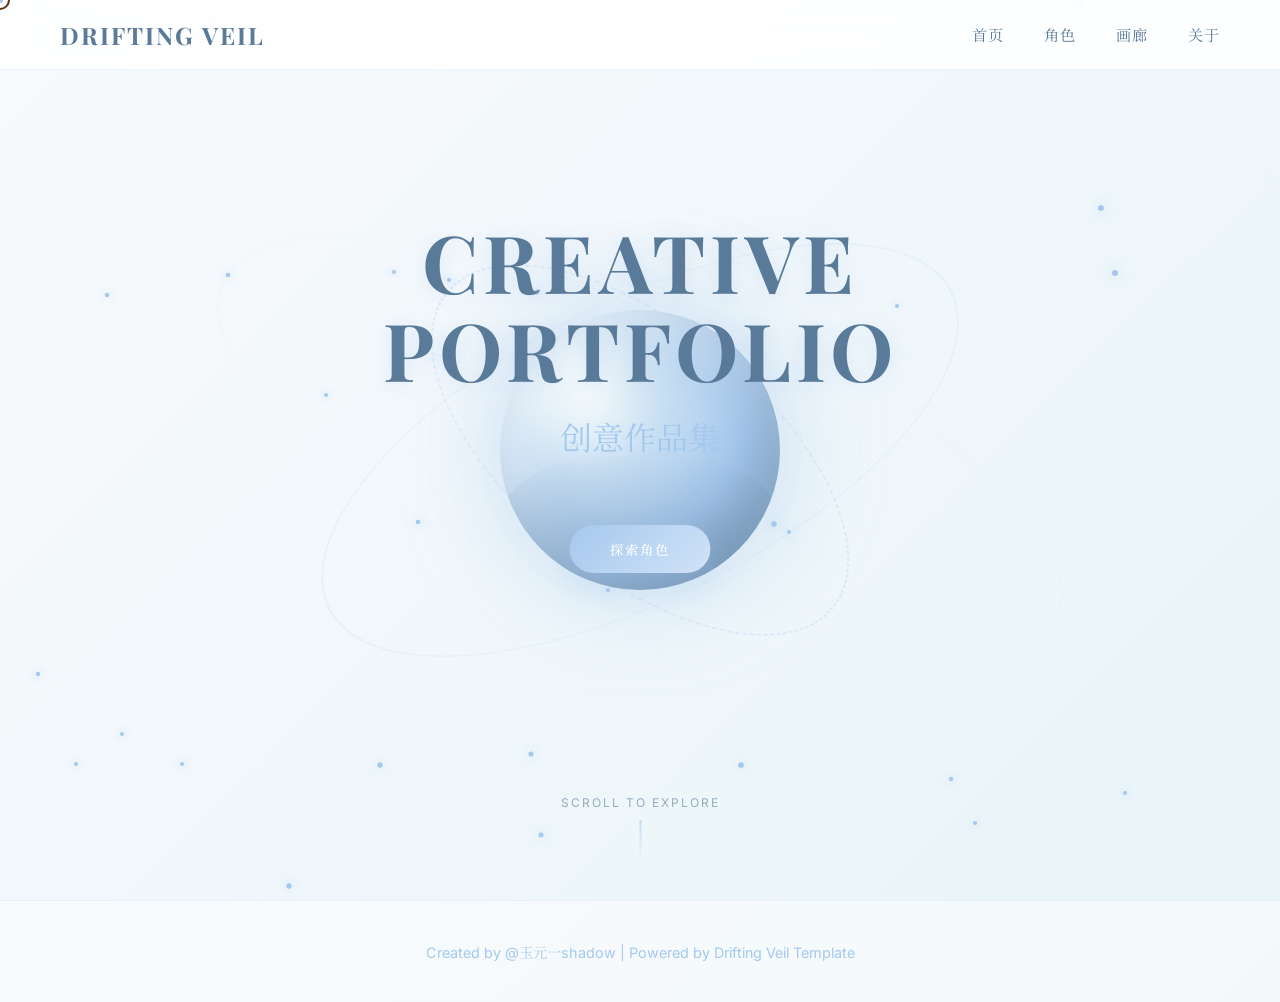
==== commit f256a791: "Update index.html" ====
--- a/index.html
+++ b/index.html
@@ -401,77 +401,179 @@
             to { transform: rotate(360deg) rotateX(70deg); }
         }
 
-        /* 环绕标签系统 - 修复版 */
-        .tags-orbit {
-            position: absolute;
-            top: 50%;
-            left: 50%;
-            width: 700px;
-            height: 700px;
-            margin-left: -350px;
-            margin-top: -350px;
-            z-index: 6;
-            pointer-events: none; /* 容器不接收事件 */
-        }
-
-        .tags-container {
-            position: relative;
-            width: 100%;
-            height: 100%;
-        }
-
-        .tag-item {
-            position: absolute;
-            background: rgba(255, 255, 255, 0.95);
-            backdrop-filter: blur(10px);
-            -webkit-backdrop-filter: blur(10px);
-            padding: 12px 24px;
-            border-radius: 50px;
-            font-size: 0.9rem;
-            font-weight: 500;
-            color: var(--text-blue);
-            cursor: pointer;
-            transition: all 0.4s cubic-bezier(0.34, 1.56, 0.64, 1);
-            box-shadow: 0 5px 20px rgba(165, 200, 237, 0.2);
-            white-space: nowrap;
-            border: 1px solid rgba(165, 200, 237, 0.3);
-            pointer-events: auto; /* 标签本身接收事件 */
-            transform: translate(-50%, -50%);
-            /* 移除可能导致消失的动画 */
-            animation: none !important;
-            opacity: 1 !important;
-            visibility: visible !important;
-        }
-
-        .tag-item:hover {
-            background: linear-gradient(135deg, var(--primary-blue), var(--secondary-blue));
-            color: white;
-            transform: translate(-50%, -50%) scale(1.2) translateY(-5px);
-            box-shadow: 0 15px 40px rgba(165, 200, 237, 0.5);
-            z-index: 100;
-        }
-
-        .tag-item:hover .tag-full {
-            opacity: 1;
-            max-height: 100px;
-            margin-top: 8px;
-        }
-
-        .tag-short {
-            display: block;
-            letter-spacing: 1px;
-        }
-
-        .tag-full {
-            display: block;
-            font-size: 0.75rem;
-            opacity: 0;
-            max-height: 0;
-            overflow: hidden;
-            transition: all 0.4s ease;
-            margin-top: 0;
-            font-weight: 400;
-        }
+        /* 环绕标签系统 - 完全修复版 */
+.tags-orbit {
+    position: absolute;
+    top: 50%;
+    left: 50%;
+    width: 700px;
+    height: 700px;
+    margin-left: -350px;
+    margin-top: -350px;
+    z-index: 15; /* 提高层级，确保在标题之上 */
+    pointer-events: none; /* 容器不接收事件 */
+}
+
+.tags-container {
+    position: relative;
+    width: 100%;
+    height: 100%;
+}
+
+.tag-item {
+    position: absolute;
+    background: rgba(255, 255, 255, 0.95);
+    backdrop-filter: blur(10px);
+    -webkit-backdrop-filter: blur(10px);
+    padding: 12px 24px;
+    border-radius: 50px;
+    font-size: 0.9rem;
+    font-weight: 500;
+    color: var(--text-blue);
+    cursor: pointer;
+    transition: all 0.4s cubic-bezier(0.34, 1.56, 0.64, 1);
+    box-shadow: 0 5px 20px rgba(165, 200, 237, 0.2);
+    white-space: nowrap;
+    border: 1px solid rgba(165, 200, 237, 0.3);
+    pointer-events: auto; /* 标签本身接收事件 */
+    transform: translate(-50%, -50%);
+    /* 强制可见 - 最高优先级 */
+    opacity: 1 !important;
+    visibility: visible !important;
+    display: block !important;
+    animation: none !important;
+    /* 确保不被遮挡 */
+    z-index: 20;
+}
+
+.tag-item:hover {
+    background: linear-gradient(135deg, var(--primary-blue), var(--secondary-blue));
+    color: white;
+    transform: translate(-50%, -50%) scale(1.2) translateY(-5px);
+    box-shadow: 0 15px 40px rgba(165, 200, 237, 0.5);
+    z-index: 100; /* hover 时层级最高 */
+}
+
+.tag-item:hover .tag-full {
+    opacity: 1;
+    max-height: 100px;
+    margin-top: 8px;
+}
+
+.tag-short {
+    display: block;
+    letter-spacing: 1px;
+}
+
+.tag-full {
+    display: block;
+    font-size: 0.75rem;
+    opacity: 0;
+    max-height: 0;
+    overflow: hidden;
+    transition: all 0.4s ease;
+    margin-top: 0;
+    font-weight: 400;
+}
+
+/* 标题区域 - 降低层级 */
+.hero-content {
+    position: relative;
+    z-index: 8; /* 降低层级，让标签显示在上面 */
+    text-align: center;
+    max-width: 900px;
+    padding: 0 40px;
+    margin-top: -100px;
+}
+
+.hero-title {
+    font-family: 'Playfair Display', serif;
+    font-size: 5rem;
+    font-weight: 700;
+    color: var(--text-blue);
+    margin-bottom: 20px;
+    letter-spacing: 5px;
+    line-height: 1.1;
+    text-shadow: 0 2px 20px rgba(165, 200, 237, 0.3);
+}
+
+.hero-subtitle {
+    font-family: 'Noto Serif SC', serif;
+    font-size: 2rem;
+    color: var(--primary-blue);
+    margin-bottom: 60px;
+    font-weight: 400;
+}
+
+/* CTA 按钮 */
+.cta-button {
+    display: inline-block;
+    padding: 18px 50px;
+    background: linear-gradient(135deg, var(--primary-blue) 0%, var(--secondary-blue) 100%);
+    color: white;
+    text-decoration: none;
+    border-radius: 50px;
+    font-size: 1.05rem;
+    font-weight: 500;
+    letter-spacing: 2px;
+    transition: all 0.4s ease;
+    box-shadow: 0 15px 35px rgba(165, 200, 237, 0.3);
+    position: relative;
+    overflow: hidden;
+    z-index: 9; /* 确保按钮可点击 */
+}
+
+.cta-button::before {
+    content: '';
+    position: absolute;
+    top: 0;
+    left: -100%;
+    width: 100%;
+    height: 100%;
+    background: linear-gradient(90deg, transparent, rgba(255,255,255,0.3), transparent);
+    transition: left 0.5s ease;
+}
+
+.cta-button:hover::before {
+    left: 100%;
+}
+
+.cta-button:hover {
+    transform: translateY(-3px);
+    box-shadow: 0 20px 45px rgba(165, 200, 237, 0.5);
+}
+
+/* 滚动提示 */
+.scroll-hint {
+    position: absolute;
+    bottom: 40px;
+    left: 50%;
+    transform: translateX(-50%);
+    z-index: 10;
+    text-align: center;
+    opacity: 0.6;
+}
+
+.scroll-hint-text {
+    font-size: 0.75rem;
+    letter-spacing: 2px;
+    color: var(--text-blue);
+    margin-bottom: 10px;
+}
+
+.scroll-arrow {
+    width: 2px;
+    height: 40px;
+    background: linear-gradient(to bottom, var(--primary-blue), transparent);
+    margin: 0 auto;
+    animation: scrollDown 2s ease-in-out infinite;
+}
+
+@keyframes scrollDown {
+    0%, 100% { transform: translateY(0); opacity: 0.6; }
+    50% { transform: translateY(10px); opacity: 1; }
+}
+
 
         /* 标题区域 */
         .hero-content {
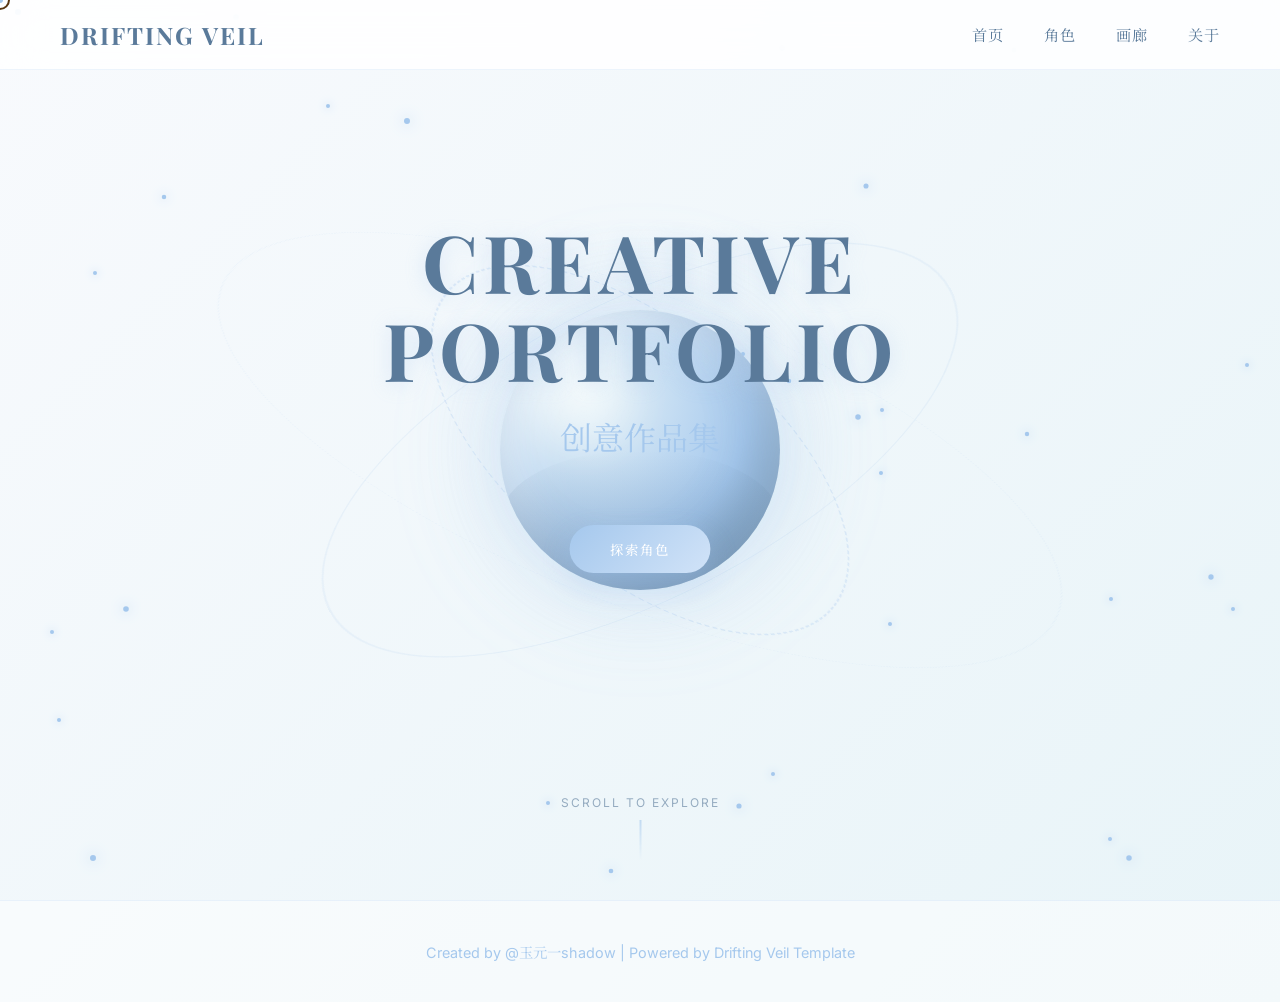
==== commit cb9f3f1d: "Update index.html" ====
--- a/index.html
+++ b/index.html
@@ -929,50 +929,87 @@
             }
         }
 
-        // ================= 渲染标签 - 修复版 =================
-        function renderTags(tags) {
-            const tagsContainer = document.getElementById('tagsContainer');
-            tagsContainer.innerHTML = ''; // 清空
-            
-            if (!tags || tags.length === 0) {
-                console.warn('没有标签数据');
-                return;
-            }
-
-            const orbitRadius = 350;
-
-            tags.forEach((tag, index) => {
-                const tagElement = document.createElement('div');
-                tagElement.className = 'tag-item';
-                
-                // 计算位置
-                const angle = (index / tags.length) * Math.PI * 2 - Math.PI / 2;
-                const x = 350 + Math.cos(angle) * orbitRadius;
-                const y = 350 + Math.sin(angle) * orbitRadius;
-                
-                tagElement.style.left = x + 'px';
-                tagElement.style.top = y + 'px';
-                
-                // 设置内容
-                tagElement.innerHTML = `
-                    <span class="tag-short">${tag.short}</span>
-                    <span class="tag-full">${tag.full}</span>
-                `;
-                
-                // 添加到容器
-                tagsContainer.appendChild(tagElement);
-
-                // 悬停效果
-                tagElement.addEventListener('mouseenter', () => {
-                    cursor.classList.add('hover');
-                });
-                tagElement.addEventListener('mouseleave', () => {
-                    cursor.classList.remove('hover');
-                });
-            });
-
-            console.log(`✅ 已渲染 ${tags.length} 个标签`);
-        }
+        // ================= 渲染标签 - 完全修复版 =================
+function renderTags(tags) {
+    // 找到正确的容器
+    let tagsContainer = document.querySelector('.tags-container');
+    
+    if (!tagsContainer) {
+        // 如果没有 .tags-container，尝试查找 #tagsContainer
+        tagsContainer = document.getElementById('tagsContainer');
+    }
+    
+    if (!tagsContainer) {
+        console.error('❌ 找不到标签容器！');
+        return;
+    }
+    
+    tagsContainer.innerHTML = ''; // 清空
+    
+    if (!tags || tags.length === 0) {
+        console.warn('没有标签数据');
+        return;
+    }
+
+    const containerSize = 700; // 容器大小
+    const orbitRadius = 280;   // 轨道半径（从中心到标签的距离）
+    const centerX = containerSize / 2; // 中心点 X
+    const centerY = containerSize / 2; // 中心点 Y
+
+    tags.forEach((tag, index) => {
+        const tagElement = document.createElement('div');
+        tagElement.className = 'tag-item';
+        
+        // 计算圆形分布的角度
+        const angle = (index / tags.length) * Math.PI * 2 - Math.PI / 2; // 从顶部开始
+        
+        // 计算标签位置（相对于容器中心）
+        const x = centerX + Math.cos(angle) * orbitRadius;
+        const y = centerY + Math.sin(angle) * orbitRadius;
+        
+        // 设置位置
+        tagElement.style.left = x + 'px';
+        tagElement.style.top = y + 'px';
+        
+        // 强制设置可见性
+        tagElement.style.opacity = '1';
+        tagElement.style.visibility = 'visible';
+        tagElement.style.display = 'block';
+        tagElement.style.zIndex = '20';
+        
+        // 设置内容
+        tagElement.innerHTML = `
+            <span class="tag-short">${tag.short}</span>
+            <span class="tag-full">${tag.full}</span>
+        `;
+        
+        // 添加到容器
+        tagsContainer.appendChild(tagElement);
+
+        // 悬停效果
+        tagElement.addEventListener('mouseenter', () => {
+            if (cursor) cursor.classList.add('hover');
+        });
+        tagElement.addEventListener('mouseleave', () => {
+            if (cursor) cursor.classList.remove('hover');
+        });
+        
+        console.log(`标签 ${index} (${tag.short}): left=${x}px, top=${y}px`);
+    });
+
+    console.log(`✅ 已渲染 ${tags.length} 个标签`);
+    
+    // 立即强制所有标签可见
+    setTimeout(() => {
+        document.querySelectorAll('.tag-item').forEach(tag => {
+            tag.style.opacity = '1';
+            tag.style.visibility = 'visible';
+            tag.style.display = 'block';
+            tag.style.zIndex = '20';
+        });
+        console.log('✅ 强制标签可见完成');
+    }, 50);
+}
 
         // ================= 鼠标视差效果 =================
         function initParallax() {
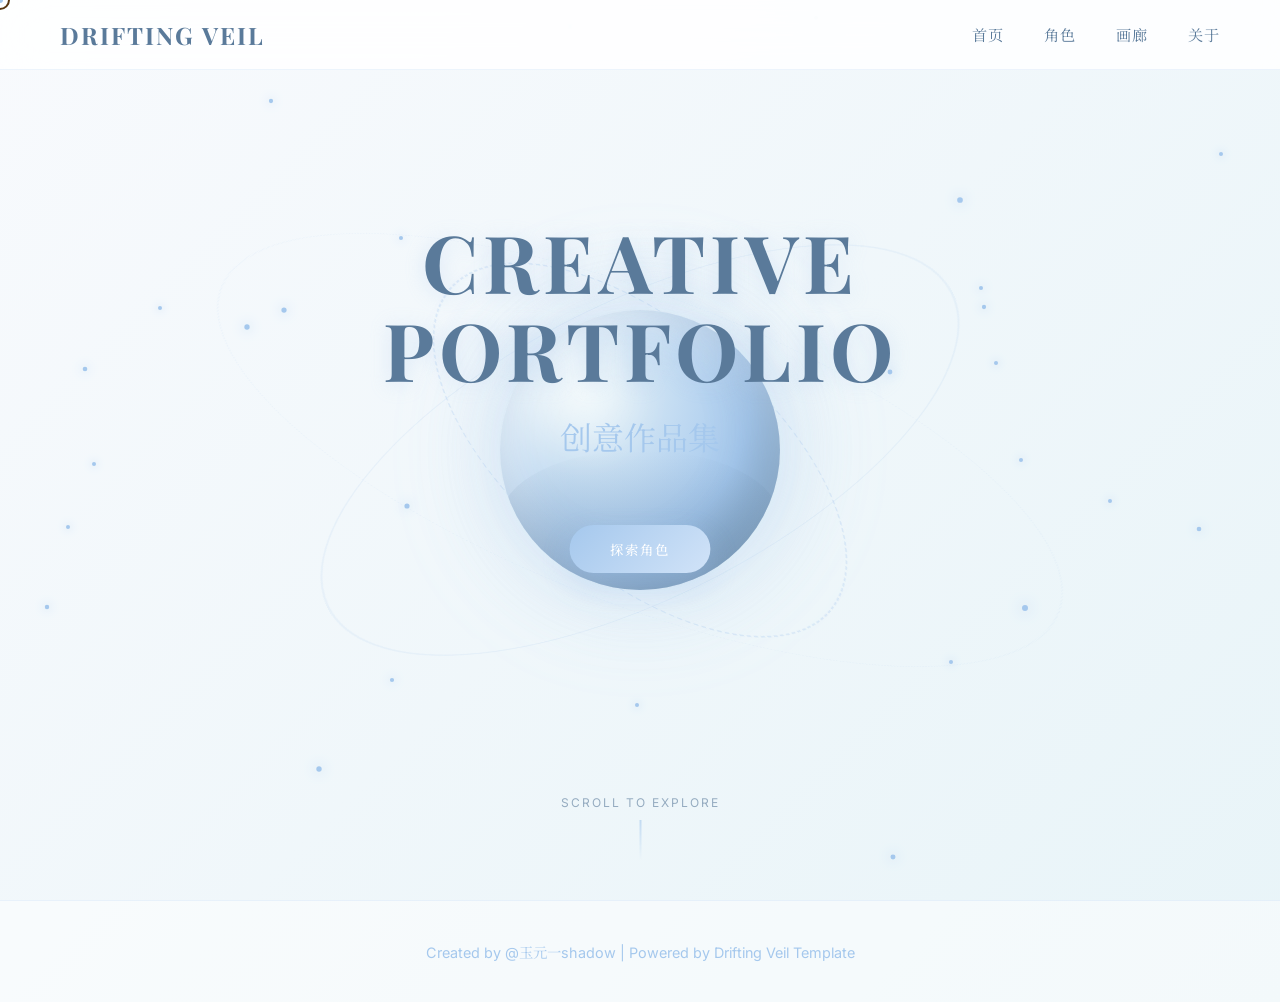
==== commit d40467a9: "Update index.html" ====
--- a/index.html
+++ b/index.html
@@ -929,15 +929,9 @@
             }
         }
 
-        // ================= 渲染标签 - 完全修复版 =================
+       // ================= 渲染标签 - 完全修复版 =================
 function renderTags(tags) {
-    // 找到正确的容器
-    let tagsContainer = document.querySelector('.tags-container');
-    
-    if (!tagsContainer) {
-        // 如果没有 .tags-container，尝试查找 #tagsContainer
-        tagsContainer = document.getElementById('tagsContainer');
-    }
+    const tagsContainer = document.getElementById('tagsContainer');
     
     if (!tagsContainer) {
         console.error('❌ 找不到标签容器！');
@@ -951,17 +945,18 @@
         return;
     }
 
-    const containerSize = 700; // 容器大小
-    const orbitRadius = 280;   // 轨道半径（从中心到标签的距离）
-    const centerX = containerSize / 2; // 中心点 X
-    const centerY = containerSize / 2; // 中心点 Y
+    // 容器尺寸：700px x 700px
+    const containerSize = 700;
+    const centerX = containerSize / 2;  // 350px
+    const centerY = containerSize / 2;  // 350px
+    const orbitRadius = 250;  // 轨道半径，确保标签在容器内
 
     tags.forEach((tag, index) => {
         const tagElement = document.createElement('div');
         tagElement.className = 'tag-item';
         
-        // 计算圆形分布的角度
-        const angle = (index / tags.length) * Math.PI * 2 - Math.PI / 2; // 从顶部开始
+        // 计算圆形分布的角度（从顶部开始，顺时针）
+        const angle = (index / tags.length) * Math.PI * 2 - Math.PI / 2;
         
         // 计算标签位置（相对于容器中心）
         const x = centerX + Math.cos(angle) * orbitRadius;
@@ -971,7 +966,7 @@
         tagElement.style.left = x + 'px';
         tagElement.style.top = y + 'px';
         
-        // 强制设置可见性
+        // 强制设置可见性和层级
         tagElement.style.opacity = '1';
         tagElement.style.visibility = 'visible';
         tagElement.style.display = 'block';
@@ -988,18 +983,18 @@
 
         // 悬停效果
         tagElement.addEventListener('mouseenter', () => {
-            if (cursor) cursor.classList.add('hover');
+            if (typeof cursor !== 'undefined') cursor.classList.add('hover');
         });
         tagElement.addEventListener('mouseleave', () => {
-            if (cursor) cursor.classList.remove('hover');
+            if (typeof cursor !== 'undefined') cursor.classList.remove('hover');
         });
         
-        console.log(`标签 ${index} (${tag.short}): left=${x}px, top=${y}px`);
+        console.log(`标签 ${index} (${tag.short}): left=${x.toFixed(0)}px, top=${y.toFixed(0)}px`);
     });
 
     console.log(`✅ 已渲染 ${tags.length} 个标签`);
     
-    // 立即强制所有标签可见
+    // 立即强制所有标签可见（双重保险）
     setTimeout(() => {
         document.querySelectorAll('.tag-item').forEach(tag => {
             tag.style.opacity = '1';
